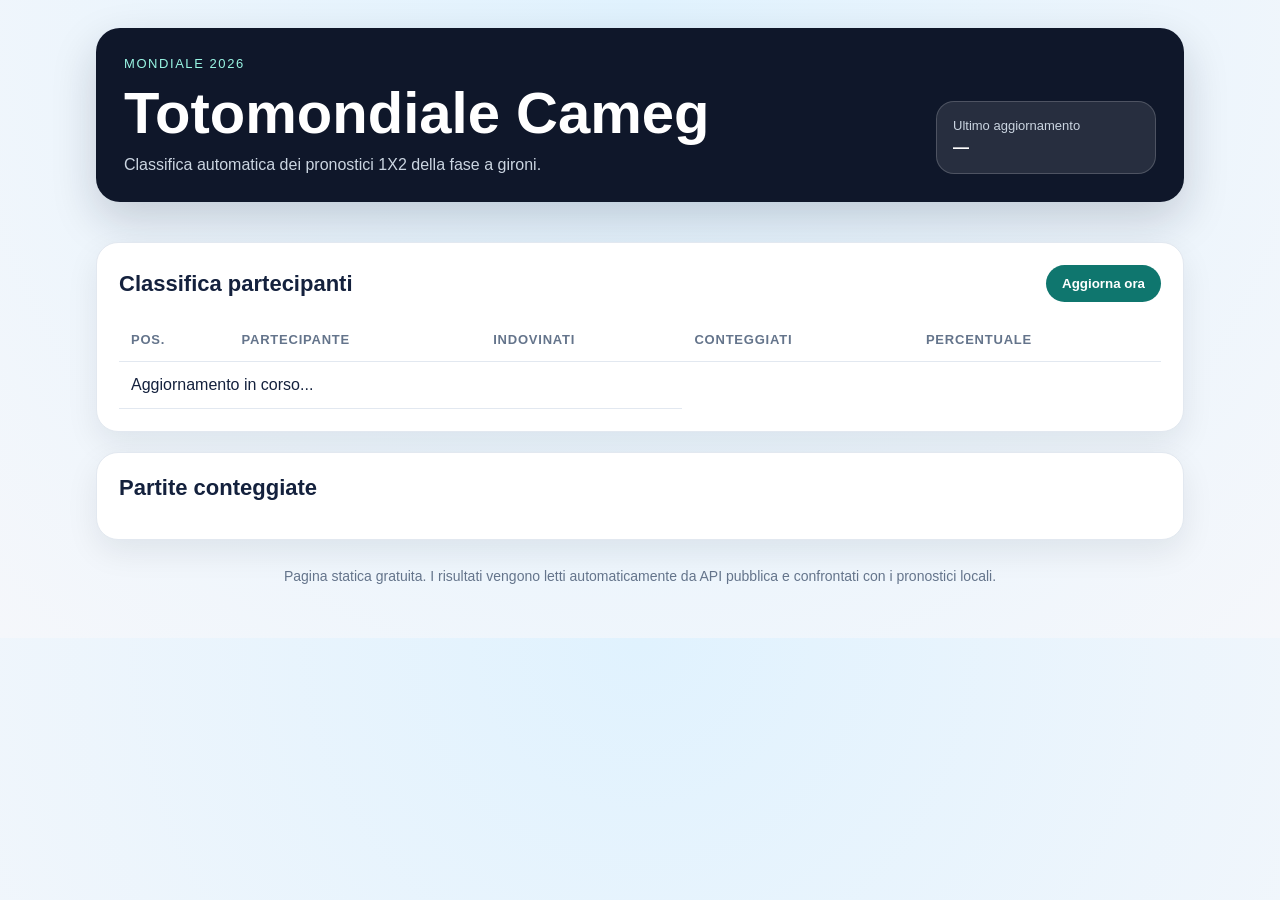
==== index.html @ 4017f5cf "Add files via upload" ====
<!DOCTYPE html>
<html lang="it">
<head>
  <meta charset="UTF-8" />
  <meta name="viewport" content="width=device-width, initial-scale=1.0" />
  <title>Totomondiale Cameg</title>
  <link rel="stylesheet" href="assets/style.css" />
</head>
<body>
  <main class="page">
    <header class="hero">
      <div>
        <p class="eyebrow">Mondiale 2026</p>
        <h1>Totomondiale Cameg</h1>
        <p class="subtitle">Classifica automatica dei pronostici 1X2 della fase a gironi.</p>
      </div>
      <div class="refresh-card">
        <span>Ultimo aggiornamento</span>
        <strong id="updatedAt">—</strong>
      </div>
    </header>

    <section class="summary" id="summary"></section>

    <section class="panel">
      <div class="panel-header">
        <h2>Classifica partecipanti</h2>
        <button id="reloadBtn" type="button">Aggiorna ora</button>
      </div>
      <div class="table-wrap">
        <table>
          <thead>
            <tr>
              <th>Pos.</th>
              <th>Partecipante</th>
              <th>Indovinati</th>
              <th>Conteggiati</th>
              <th>Percentuale</th>
            </tr>
          </thead>
          <tbody id="rankingBody">
            <tr><td colspan="5">Caricamento...</td></tr>
          </tbody>
        </table>
      </div>
    </section>

    <section class="panel secondary">
      <h2>Partite conteggiate</h2>
      <div id="matchesList" class="matches"></div>
    </section>

    <footer>
      <p>Pagina statica gratuita. I risultati vengono letti automaticamente da API pubblica e confrontati con i pronostici locali.</p>
    </footer>
  </main>

  <script src="assets/app.js"></script>
</body>
</html>
---- assets/style.css ----
:root {
  --bg: #f5f7fb;
  --card: #ffffff;
  --text: #14213d;
  --muted: #64748b;
  --line: #e2e8f0;
  --accent: #0f766e;
  --accent-dark: #115e59;
  --gold: #fef3c7;
}

* { box-sizing: border-box; }
body {
  margin: 0;
  font-family: Arial, Helvetica, sans-serif;
  background: radial-gradient(circle at top, #e0f2fe, var(--bg));
  color: var(--text);
}
.page { max-width: 1120px; margin: 0 auto; padding: 28px 16px 40px; }
.hero {
  display: flex; justify-content: space-between; gap: 20px; align-items: flex-end;
  padding: 28px; border-radius: 24px; background: #0f172a; color: white;
  box-shadow: 0 18px 45px rgba(15, 23, 42, .18);
}
.eyebrow { margin: 0 0 8px; color: #99f6e4; text-transform: uppercase; letter-spacing: .12em; font-size: 13px; }
h1 { margin: 0; font-size: clamp(34px, 5vw, 58px); }
.subtitle { margin: 10px 0 0; color: #cbd5e1; }
.refresh-card { background: rgba(255,255,255,.1); border: 1px solid rgba(255,255,255,.18); padding: 16px; border-radius: 18px; min-width: 220px; }
.refresh-card span { display:block; font-size: 13px; color: #cbd5e1; }
.refresh-card strong { display:block; margin-top: 6px; }
.refresh-card small { display:block; margin-top: 8px; color:#cbd5e1; line-height:1.35; }
.summary { display:grid; grid-template-columns: repeat(3, 1fr); gap: 16px; margin: 20px 0; }
.stat, .panel { background: var(--card); border: 1px solid var(--line); border-radius: 22px; box-shadow: 0 12px 32px rgba(15, 23, 42, .08); }
.stat { padding: 18px; }
.stat span { color: var(--muted); font-size: 14px; }
.stat strong { display:block; margin-top: 8px; font-size: 28px; }
.panel { padding: 22px; margin-top: 20px; }
.panel-header { display:flex; justify-content: space-between; align-items:center; gap: 12px; margin-bottom: 16px; }
h2 { margin: 0; font-size: 22px; }
button { border:0; background: var(--accent); color:white; padding: 11px 16px; border-radius: 999px; cursor:pointer; font-weight: 700; }
button:hover { background: var(--accent-dark); }
.table-wrap { overflow-x:auto; }
table { width:100%; border-collapse: collapse; min-width: 520px; }
th, td { padding: 14px 12px; text-align:left; border-bottom: 1px solid var(--line); }
th { color: var(--muted); font-size: 13px; text-transform: uppercase; letter-spacing: .06em; }
tr.leader { background: var(--gold); font-weight: 700; }
.matches { display:grid; gap: 10px; margin-top: 16px; }
.match { display:flex; justify-content:space-between; gap: 12px; padding: 14px; border: 1px solid var(--line); border-radius: 16px; background:#f8fafc; }
.match.live { border-color: #f97316; background: #fff7ed; }
.match small { color: var(--muted); }
footer { color: var(--muted); text-align:center; margin-top: 28px; font-size: 14px; }
.error { color: #991b1b; background: #fee2e2; border: 1px solid #fecaca; padding: 14px; border-radius: 14px; }
@media (max-width: 760px) {
  .hero { align-items: stretch; flex-direction: column; }
  .summary { grid-template-columns: 1fr; }
  .panel-header { align-items: stretch; flex-direction: column; }
  button { width: 100%; }
  .match { flex-direction: column; }
}

.brand-row { display: flex; align-items: center; gap: 20px; }
.logo { width: 112px; height: 112px; object-fit: contain; border-radius: 18px; background: white; padding: 6px; }
.hint { color: var(--muted); font-size: 14px; }
.predictions-overview { display: grid; gap: 18px; margin-top: 16px; }
.participant-card { border: 1px solid var(--line); border-radius: 18px; padding: 18px; background: #f8fafc; }
.participant-card h3 { margin: 0 0 14px; font-size: 22px; color: #0f172a; }
.day-block { margin-top: 14px; }
.day-block h4 { margin: 0 0 8px; color: var(--accent-dark); text-transform: uppercase; letter-spacing: .04em; font-size: 14px; }
.compact table { min-width: 620px; background: white; border-radius: 14px; overflow: hidden; }
.compact th, .compact td { padding: 10px 12px; font-size: 14px; }
.badge { display: inline-block; padding: 5px 9px; border-radius: 999px; font-size: 12px; font-weight: 700; }
.badge.pending { background: #e2e8f0; color: #475569; }
.badge.correct { background: #dcfce7; color: #166534; }
.badge.wrong { background: #fee2e2; color: #991b1b; }
@media (max-width: 760px) {
  .brand-row { align-items: flex-start; flex-direction: column; }
  .logo { width: 96px; height: 96px; }
}

.top-actions { display:flex; gap: 10px; flex-wrap: wrap; margin: 18px 0; }
.nav-btn { display:inline-flex; align-items:center; justify-content:center; padding: 11px 16px; border-radius: 999px; text-decoration:none; font-weight:700; border:1px solid var(--line); background:#fff; color:var(--text); }
.nav-btn.active, .nav-btn:hover { background: var(--accent); color:#fff; border-color: var(--accent); }
.wide { max-width: 1600px; }
.compact-hero { align-items:center; }
.prediction-sheets { display:grid; gap: 26px; margin-top: 18px; }
.sheet-block { border:1px solid var(--line); border-radius:18px; padding:16px; background:#f8fafc; }
.sheet-block h2 { margin-bottom: 12px; }
.excel-wrap { overflow:auto; border:1px solid var(--line); border-radius:14px; background:#fff; max-height: 72vh; -webkit-overflow-scrolling: touch; }
.excel-table { width:max-content; min-width:100%; border-collapse: separate; border-spacing:0; font-size: 12px; }
.excel-table th, .excel-table td { padding: 7px 8px; border-right:1px solid var(--line); border-bottom:1px solid var(--line); text-align:center; white-space:nowrap; }
.excel-table thead th { position: sticky; top:0; z-index:3; background:#0f172a; color:#fff; font-size:12px; letter-spacing:.04em; }
.excel-table .participant-col { position: sticky; left:0; z-index:5; text-align:left; width:150px; min-width:150px; max-width:150px; overflow:hidden; text-overflow:ellipsis; background:#ffffff; color:var(--text); font-weight:700; box-shadow: 6px 0 10px rgba(15,23,42,.08); }
.excel-table thead .participant-col { z-index:4; background:#0f172a; color:#fff; }
.excel-table tbody tr:nth-child(even) .participant-col,
.excel-table tbody tr:nth-child(even) td { background:#f8fafc; }
.excel-table tbody tr:hover .participant-col,
.excel-table tbody tr:hover td { background:#eef6ff; }
.forecast { font-weight:800; min-width:42px; max-width:46px; }
.forecast-1 { color:#166534; }
.forecast-X { color:#92400e; }
.forecast-2 { color:#1d4ed8; }
.match-head { min-width:58px; max-width:64px; font-size:11px; }
code { background:#e2e8f0; padding:2px 5px; border-radius:6px; }


.mobile-note { display:none; }
@media (max-width: 760px) {
  .page { padding: 14px 8px 28px; }
  .wide { max-width: 100%; }
  .hero { padding: 18px; border-radius: 18px; }
  h1 { font-size: clamp(28px, 11vw, 42px); }
  .panel { padding: 14px 10px; border-radius: 18px; }
  .prediction-sheets { gap: 18px; }
  .sheet-block { padding: 10px; border-radius: 14px; }
  .excel-wrap { max-height: none; border-radius: 12px; }
  .excel-table { font-size: 11px; }
  .excel-table th, .excel-table td { padding: 6px 6px; }
  .excel-table .participant-col { width: 104px; min-width: 104px; max-width: 104px; font-size: 10px; }
  .excel-table thead th { font-size: 10px; }
  .match-head { min-width: 48px; max-width: 52px; }
  .forecast { min-width: 36px; max-width: 38px; font-size: 13px; }
  .mobile-note { display:block; margin: 8px 0 0; color: var(--muted); font-size: 12px; }
}
@media (max-width: 420px) {
  .excel-table .participant-col { width: 92px; min-width: 92px; max-width: 92px; }
  .match-head { min-width: 44px; max-width: 48px; }
  .forecast { min-width: 34px; max-width: 36px; }
}

/* v6: riepilogo più compatto e leggibile su smartphone */
.excel-table .participant-col { width: 132px; min-width: 132px; max-width: 132px; }
.match-head { min-width: 50px; max-width: 56px; font-size: 10px; }
.forecast { min-width: 34px; max-width: 38px; }
.excel-table th, .excel-table td { padding: 6px 6px; }
.excel-table thead .participant-col { z-index: 8; }
.excel-table tbody .participant-col { z-index: 6; }
@media (max-width: 760px) {
  .logo { width: 78px; height: 78px; }
  .top-actions { position: sticky; top: 0; z-index: 20; padding: 8px 0; background: rgba(245,247,251,.92); backdrop-filter: blur(6px); }
  .excel-wrap { max-height: 78vh; }
  .excel-table .participant-col { width: 86px; min-width: 86px; max-width: 86px; font-size: 9px; }
  .match-head { min-width: 38px; max-width: 42px; font-size: 9px; }
  .forecast { min-width: 30px; max-width: 32px; font-size: 12px; }
  .excel-table th, .excel-table td { padding: 5px 4px; }
}


/* v7: intestazioni partite più leggibili e compatte nel riepilogo pronostici */
.excel-table thead th.match-head {
  white-space: normal;
  line-height: 1.05;
  vertical-align: middle;
  padding: 5px 3px;
}
.match-head {
  min-width: 42px;
  max-width: 46px;
  width: 46px;
}
.team-code {
  display: block;
  font-size: 9px;
  font-weight: 800;
  letter-spacing: .02em;
}
.vs-sep {
  display: block;
  font-size: 8px;
  line-height: .9;
  opacity: .75;
}
.forecast {
  min-width: 28px;
  max-width: 32px;
  width: 32px;
}
.excel-table th, .excel-table td {
  padding: 5px 4px;
}
@media (max-width: 760px) {
  .excel-table .participant-col {
    width: 92px;
    min-width: 92px;
    max-width: 92px;
    font-size: 9px;
  }
  .match-head {
    min-width: 36px;
    max-width: 38px;
    width: 38px;
  }
  .team-code { font-size: 8px; }
  .vs-sep { font-size: 7px; }
  .forecast {
    min-width: 27px;
    max-width: 29px;
    width: 29px;
    font-size: 12px;
  }
}
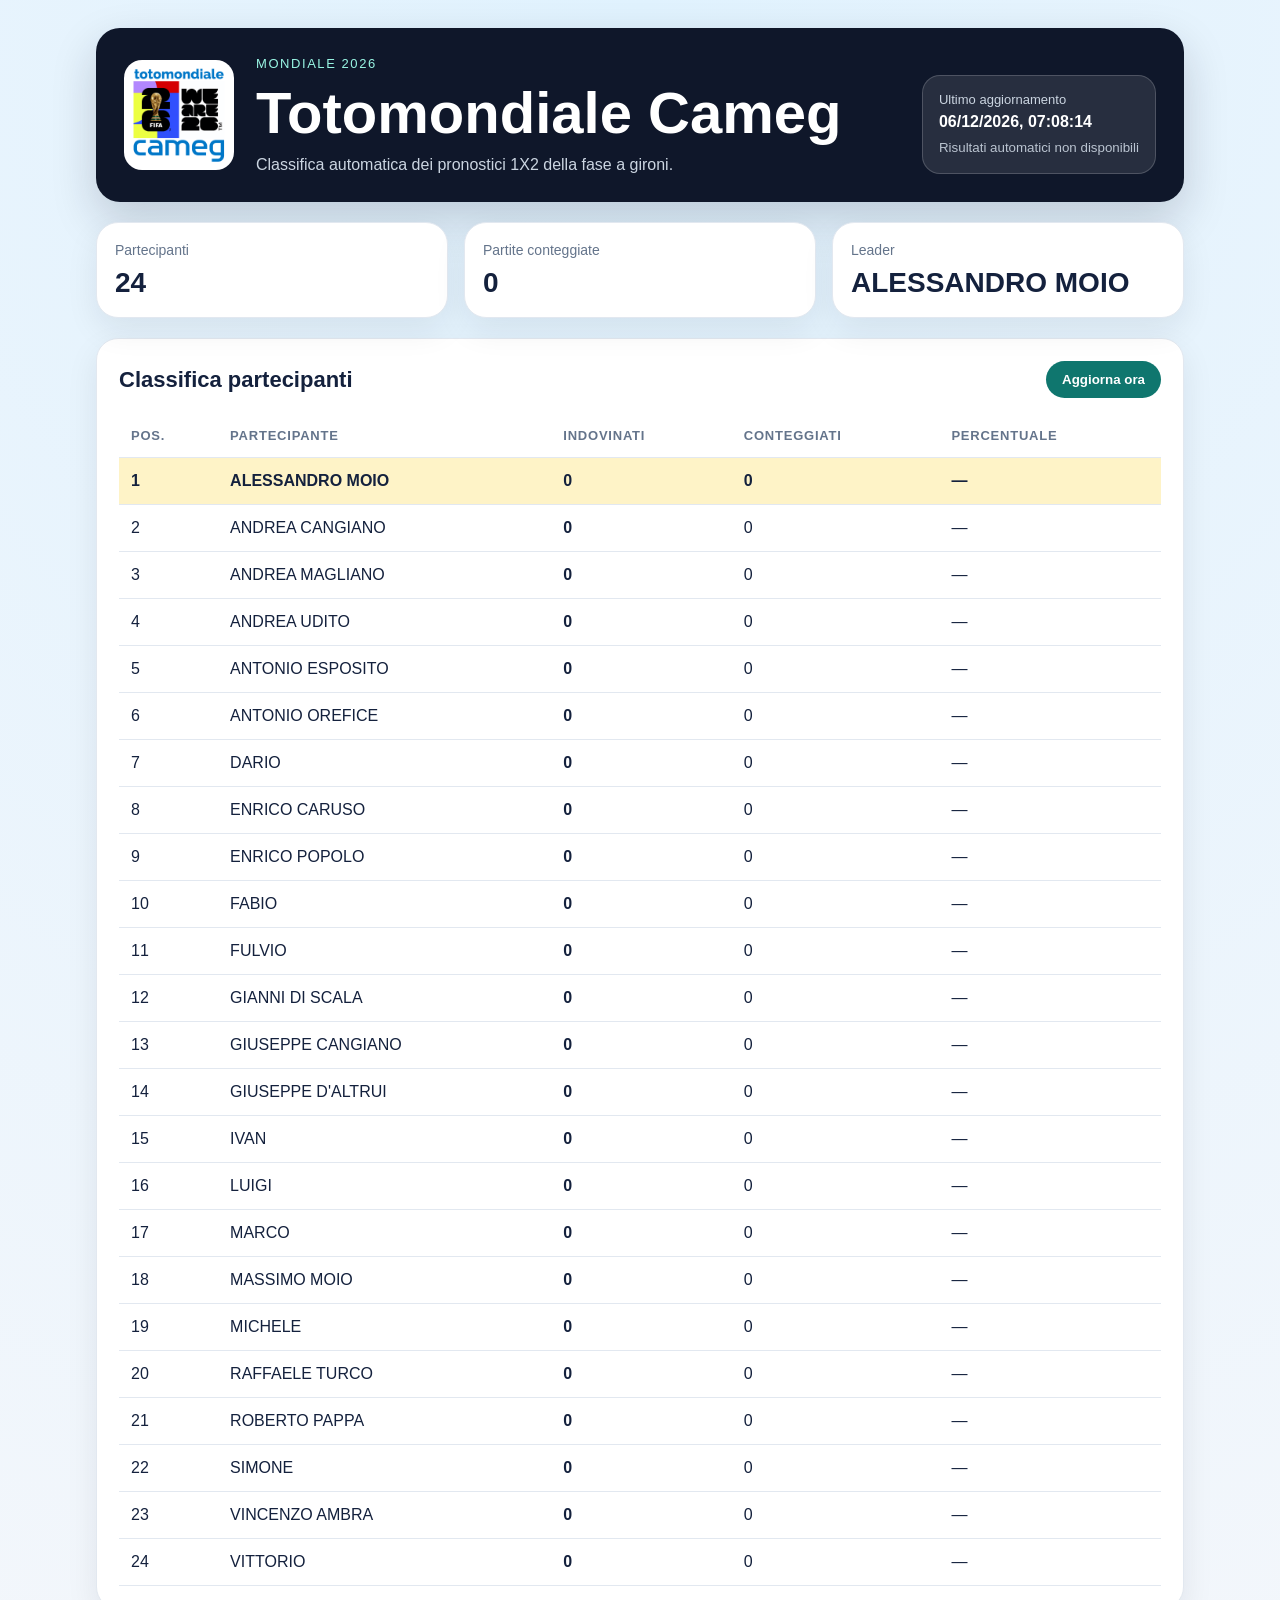
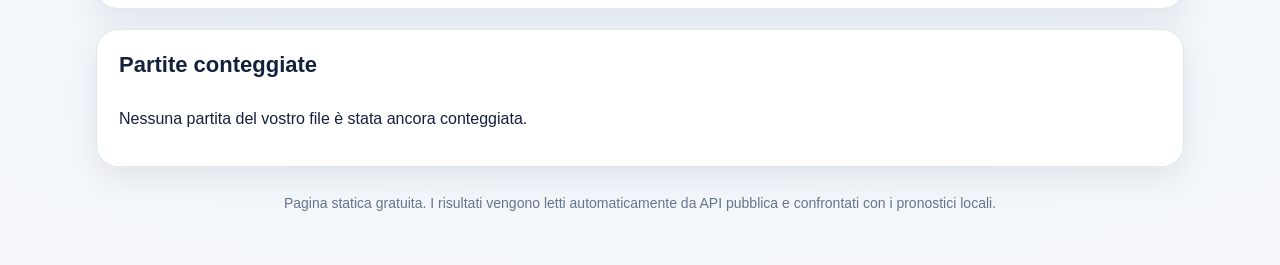
==== commit 3931610e: "Add files via upload" ====
--- a/index.html
+++ b/index.html
@@ -9,14 +9,18 @@
 <body>
   <main class="page">
     <header class="hero">
-      <div>
+      <div class="hero-brand">
+        <img src="assets/logo.png" alt="Totomondiale Cameg" class="hero-logo" />
+        <div>
         <p class="eyebrow">Mondiale 2026</p>
         <h1>Totomondiale Cameg</h1>
         <p class="subtitle">Classifica automatica dei pronostici 1X2 della fase a gironi.</p>
+        </div>
       </div>
       <div class="refresh-card">
         <span>Ultimo aggiornamento</span>
         <strong id="updatedAt">—</strong>
+        <small id="dataStatus">In attesa...</small>
       </div>
     </header>
 
--- a/assets/style.css
+++ b/assets/style.css
@@ -198,3 +198,11 @@
     font-size: 12px;
   }
 }
+
+.hero-brand { display: flex; align-items: center; gap: 22px; }
+.hero-logo { width: 110px; height: 110px; object-fit: contain; border-radius: 18px; background: white; padding: 6px; }
+.refresh-card small { display: block; margin-top: 8px; line-height: 1.35; opacity: .9; }
+@media (max-width: 700px) {
+  .hero-brand { align-items: flex-start; gap: 14px; }
+  .hero-logo { width: 76px; height: 76px; border-radius: 14px; }
+}
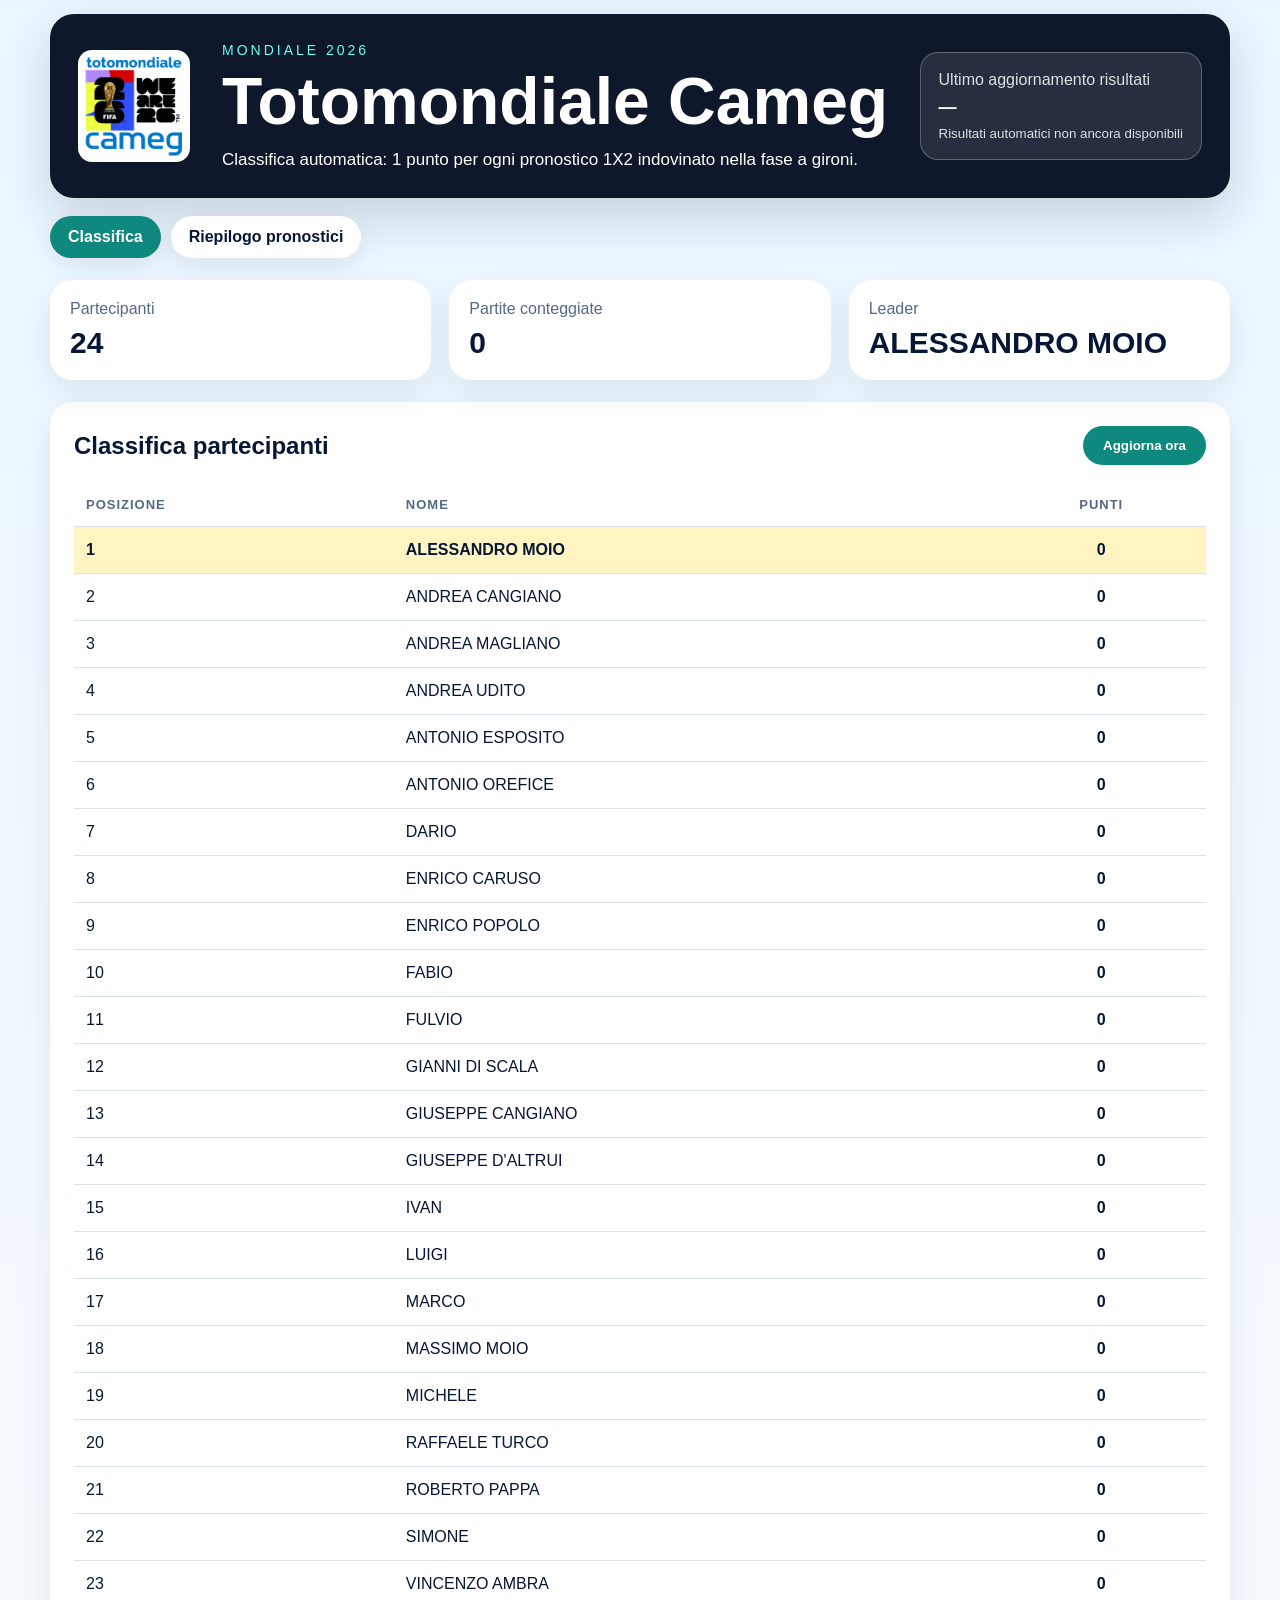
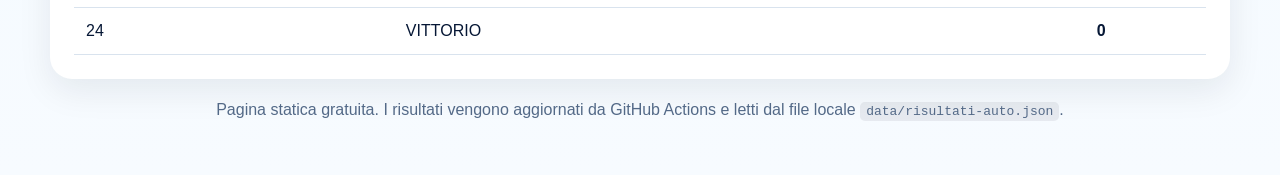
==== commit 1ac6879b: "Add files via upload" ====
--- a/index.html
+++ b/index.html
@@ -9,20 +9,23 @@
 <body>
   <main class="page">
     <header class="hero">
-      <div class="hero-brand">
-        <img src="assets/logo.png" alt="Totomondiale Cameg" class="hero-logo" />
-        <div>
+      <img src="assets/logo.png" alt="Totomondiale Cameg" class="logo" />
+      <div class="hero-text">
         <p class="eyebrow">Mondiale 2026</p>
         <h1>Totomondiale Cameg</h1>
-        <p class="subtitle">Classifica automatica dei pronostici 1X2 della fase a gironi.</p>
-        </div>
+        <p class="subtitle">Classifica automatica: 1 punto per ogni pronostico 1X2 indovinato nella fase a gironi.</p>
       </div>
       <div class="refresh-card">
-        <span>Ultimo aggiornamento</span>
+        <span>Ultimo aggiornamento risultati</span>
         <strong id="updatedAt">—</strong>
-        <small id="dataStatus">In attesa...</small>
+        <small id="resultStatus">Caricamento...</small>
       </div>
     </header>
+
+    <nav class="tabs" aria-label="Navigazione">
+      <a class="tab active" href="index.html">Classifica</a>
+      <a class="tab" href="pronostici.html">Riepilogo pronostici</a>
+    </nav>
 
     <section class="summary" id="summary"></section>
 
@@ -32,30 +35,23 @@
         <button id="reloadBtn" type="button">Aggiorna ora</button>
       </div>
       <div class="table-wrap">
-        <table>
+        <table class="ranking-table">
           <thead>
             <tr>
-              <th>Pos.</th>
-              <th>Partecipante</th>
-              <th>Indovinati</th>
-              <th>Conteggiati</th>
-              <th>Percentuale</th>
+              <th>Posizione</th>
+              <th>Nome</th>
+              <th>Punti</th>
             </tr>
           </thead>
           <tbody id="rankingBody">
-            <tr><td colspan="5">Caricamento...</td></tr>
+            <tr><td colspan="3">Caricamento...</td></tr>
           </tbody>
         </table>
       </div>
     </section>
 
-    <section class="panel secondary">
-      <h2>Partite conteggiate</h2>
-      <div id="matchesList" class="matches"></div>
-    </section>
-
     <footer>
-      <p>Pagina statica gratuita. I risultati vengono letti automaticamente da API pubblica e confrontati con i pronostici locali.</p>
+      <p>Pagina statica gratuita. I risultati vengono aggiornati da GitHub Actions e letti dal file locale <code>data/risultati-auto.json</code>.</p>
     </footer>
   </main>
 
--- a/assets/style.css
+++ b/assets/style.css
@@ -1,208 +1,213 @@
 :root {
-  --bg: #f5f7fb;
-  --card: #ffffff;
-  --text: #14213d;
-  --muted: #64748b;
-  --line: #e2e8f0;
-  --accent: #0f766e;
-  --accent-dark: #115e59;
-  --gold: #fef3c7;
+  --bg: #eaf6ff;
+  --navy: #0f172a;
+  --teal: #0f887d;
+  --border: #d9e3ee;
+  --text: #061735;
+  --muted: #536987;
+  --white: #ffffff;
+  --leader: #fff4c2;
 }
 
 * { box-sizing: border-box; }
+html { scroll-behavior: smooth; }
 body {
   margin: 0;
   font-family: Arial, Helvetica, sans-serif;
-  background: radial-gradient(circle at top, #e0f2fe, var(--bg));
+  background: linear-gradient(180deg, var(--bg), #f7fbff);
   color: var(--text);
 }
-.page { max-width: 1120px; margin: 0 auto; padding: 28px 16px 40px; }
+
+.page {
+  width: min(1180px, calc(100% - 32px));
+  margin: 0 auto;
+  padding: 14px 0 40px;
+}
+
 .hero {
-  display: flex; justify-content: space-between; gap: 20px; align-items: flex-end;
-  padding: 28px; border-radius: 24px; background: #0f172a; color: white;
-  box-shadow: 0 18px 45px rgba(15, 23, 42, .18);
-}
-.eyebrow { margin: 0 0 8px; color: #99f6e4; text-transform: uppercase; letter-spacing: .12em; font-size: 13px; }
-h1 { margin: 0; font-size: clamp(34px, 5vw, 58px); }
-.subtitle { margin: 10px 0 0; color: #cbd5e1; }
-.refresh-card { background: rgba(255,255,255,.1); border: 1px solid rgba(255,255,255,.18); padding: 16px; border-radius: 18px; min-width: 220px; }
-.refresh-card span { display:block; font-size: 13px; color: #cbd5e1; }
-.refresh-card strong { display:block; margin-top: 6px; }
-.refresh-card small { display:block; margin-top: 8px; color:#cbd5e1; line-height:1.35; }
-.summary { display:grid; grid-template-columns: repeat(3, 1fr); gap: 16px; margin: 20px 0; }
-.stat, .panel { background: var(--card); border: 1px solid var(--line); border-radius: 22px; box-shadow: 0 12px 32px rgba(15, 23, 42, .08); }
-.stat { padding: 18px; }
-.stat span { color: var(--muted); font-size: 14px; }
-.stat strong { display:block; margin-top: 8px; font-size: 28px; }
-.panel { padding: 22px; margin-top: 20px; }
-.panel-header { display:flex; justify-content: space-between; align-items:center; gap: 12px; margin-bottom: 16px; }
-h2 { margin: 0; font-size: 22px; }
-button { border:0; background: var(--accent); color:white; padding: 11px 16px; border-radius: 999px; cursor:pointer; font-weight: 700; }
-button:hover { background: var(--accent-dark); }
-.table-wrap { overflow-x:auto; }
-table { width:100%; border-collapse: collapse; min-width: 520px; }
-th, td { padding: 14px 12px; text-align:left; border-bottom: 1px solid var(--line); }
-th { color: var(--muted); font-size: 13px; text-transform: uppercase; letter-spacing: .06em; }
-tr.leader { background: var(--gold); font-weight: 700; }
-.matches { display:grid; gap: 10px; margin-top: 16px; }
-.match { display:flex; justify-content:space-between; gap: 12px; padding: 14px; border: 1px solid var(--line); border-radius: 16px; background:#f8fafc; }
-.match.live { border-color: #f97316; background: #fff7ed; }
-.match small { color: var(--muted); }
-footer { color: var(--muted); text-align:center; margin-top: 28px; font-size: 14px; }
-.error { color: #991b1b; background: #fee2e2; border: 1px solid #fecaca; padding: 14px; border-radius: 14px; }
-@media (max-width: 760px) {
-  .hero { align-items: stretch; flex-direction: column; }
-  .summary { grid-template-columns: 1fr; }
-  .panel-header { align-items: stretch; flex-direction: column; }
-  button { width: 100%; }
-  .match { flex-direction: column; }
-}
-
-.brand-row { display: flex; align-items: center; gap: 20px; }
-.logo { width: 112px; height: 112px; object-fit: contain; border-radius: 18px; background: white; padding: 6px; }
-.hint { color: var(--muted); font-size: 14px; }
-.predictions-overview { display: grid; gap: 18px; margin-top: 16px; }
-.participant-card { border: 1px solid var(--line); border-radius: 18px; padding: 18px; background: #f8fafc; }
-.participant-card h3 { margin: 0 0 14px; font-size: 22px; color: #0f172a; }
-.day-block { margin-top: 14px; }
-.day-block h4 { margin: 0 0 8px; color: var(--accent-dark); text-transform: uppercase; letter-spacing: .04em; font-size: 14px; }
-.compact table { min-width: 620px; background: white; border-radius: 14px; overflow: hidden; }
-.compact th, .compact td { padding: 10px 12px; font-size: 14px; }
-.badge { display: inline-block; padding: 5px 9px; border-radius: 999px; font-size: 12px; font-weight: 700; }
-.badge.pending { background: #e2e8f0; color: #475569; }
-.badge.correct { background: #dcfce7; color: #166534; }
-.badge.wrong { background: #fee2e2; color: #991b1b; }
-@media (max-width: 760px) {
-  .brand-row { align-items: flex-start; flex-direction: column; }
-  .logo { width: 96px; height: 96px; }
-}
-
-.top-actions { display:flex; gap: 10px; flex-wrap: wrap; margin: 18px 0; }
-.nav-btn { display:inline-flex; align-items:center; justify-content:center; padding: 11px 16px; border-radius: 999px; text-decoration:none; font-weight:700; border:1px solid var(--line); background:#fff; color:var(--text); }
-.nav-btn.active, .nav-btn:hover { background: var(--accent); color:#fff; border-color: var(--accent); }
-.wide { max-width: 1600px; }
-.compact-hero { align-items:center; }
-.prediction-sheets { display:grid; gap: 26px; margin-top: 18px; }
-.sheet-block { border:1px solid var(--line); border-radius:18px; padding:16px; background:#f8fafc; }
+  display: grid;
+  grid-template-columns: 120px 1fr auto;
+  gap: 24px;
+  align-items: center;
+  background: var(--navy);
+  color: white;
+  border-radius: 24px;
+  padding: 28px;
+  box-shadow: 0 20px 50px rgba(15, 23, 42, 0.16);
+}
+
+.compact-hero { grid-template-columns: 100px 1fr; }
+.logo {
+  width: 112px;
+  height: 112px;
+  object-fit: contain;
+  background: white;
+  border-radius: 14px;
+  padding: 4px;
+}
+.compact-hero .logo { width: 92px; height: 92px; }
+.eyebrow {
+  margin: 0 0 10px;
+  text-transform: uppercase;
+  letter-spacing: 3px;
+  color: #67fff4;
+  font-size: 14px;
+}
+h1 { margin: 0; font-size: clamp(38px, 6vw, 66px); line-height: 1; }
+.subtitle { margin: 16px 0 0; font-size: 17px; }
+.refresh-card {
+  min-width: 230px;
+  padding: 18px;
+  border: 1px solid rgba(255,255,255,.25);
+  border-radius: 18px;
+  background: rgba(255,255,255,.10);
+}
+.refresh-card span, .refresh-card small { display: block; color: rgba(255,255,255,.85); }
+.refresh-card strong { display: block; margin: 8px 0; font-size: 18px; }
+
+.tabs {
+  display: flex;
+  flex-wrap: wrap;
+  gap: 10px;
+  margin: 18px 0 22px;
+}
+.tab {
+  display: inline-flex;
+  align-items: center;
+  min-height: 42px;
+  padding: 0 18px;
+  border-radius: 999px;
+  background: white;
+  color: var(--text);
+  text-decoration: none;
+  font-weight: 700;
+  box-shadow: 0 8px 24px rgba(15,23,42,.08);
+}
+.tab.active { background: var(--teal); color: white; }
+
+.summary {
+  display: grid;
+  grid-template-columns: repeat(3, 1fr);
+  gap: 18px;
+  margin-bottom: 22px;
+}
+.stat, .panel {
+  background: var(--white);
+  border-radius: 22px;
+  box-shadow: 0 12px 34px rgba(15, 23, 42, 0.08);
+}
+.stat { padding: 20px; }
+.stat span { display: block; color: var(--muted); margin-bottom: 8px; }
+.stat strong { font-size: 30px; }
+.panel { padding: 24px; margin-bottom: 22px; }
+.panel-header {
+  display: flex;
+  justify-content: space-between;
+  gap: 12px;
+  align-items: center;
+  margin-bottom: 18px;
+}
+h2 { margin: 0; font-size: 24px; }
+button {
+  border: 0;
+  border-radius: 999px;
+  padding: 12px 20px;
+  background: var(--teal);
+  color: white;
+  font-weight: 700;
+  cursor: pointer;
+}
+.table-wrap { overflow-x: auto; }
+table { width: 100%; border-collapse: collapse; }
+th, td { padding: 14px 12px; border-bottom: 1px solid var(--border); text-align: left; }
+th { color: var(--muted); text-transform: uppercase; letter-spacing: 1px; font-size: 13px; }
+.ranking-table td:nth-child(3), .ranking-table th:nth-child(3) { text-align: center; }
+tr.leader { background: var(--leader); font-weight: 700; }
+footer { text-align: center; color: var(--muted); }
+code { background: rgba(15,23,42,.07); padding: 2px 6px; border-radius: 5px; }
+.error { padding: 14px; background: #ffe4e6; border: 1px solid #fda4af; border-radius: 12px; }
+.hint { color: var(--muted); margin: 0 0 16px; }
+
+.sheet-block { margin-top: 28px; }
 .sheet-block h2 { margin-bottom: 12px; }
-.excel-wrap { overflow:auto; border:1px solid var(--line); border-radius:14px; background:#fff; max-height: 72vh; -webkit-overflow-scrolling: touch; }
-.excel-table { width:max-content; min-width:100%; border-collapse: separate; border-spacing:0; font-size: 12px; }
-.excel-table th, .excel-table td { padding: 7px 8px; border-right:1px solid var(--line); border-bottom:1px solid var(--line); text-align:center; white-space:nowrap; }
-.excel-table thead th { position: sticky; top:0; z-index:3; background:#0f172a; color:#fff; font-size:12px; letter-spacing:.04em; }
-.excel-table .participant-col { position: sticky; left:0; z-index:5; text-align:left; width:150px; min-width:150px; max-width:150px; overflow:hidden; text-overflow:ellipsis; background:#ffffff; color:var(--text); font-weight:700; box-shadow: 6px 0 10px rgba(15,23,42,.08); }
-.excel-table thead .participant-col { z-index:4; background:#0f172a; color:#fff; }
-.excel-table tbody tr:nth-child(even) .participant-col,
-.excel-table tbody tr:nth-child(even) td { background:#f8fafc; }
-.excel-table tbody tr:hover .participant-col,
-.excel-table tbody tr:hover td { background:#eef6ff; }
-.forecast { font-weight:800; min-width:42px; max-width:46px; }
-.forecast-1 { color:#166534; }
-.forecast-X { color:#92400e; }
-.forecast-2 { color:#1d4ed8; }
-.match-head { min-width:58px; max-width:64px; font-size:11px; }
-code { background:#e2e8f0; padding:2px 5px; border-radius:6px; }
-
-
-.mobile-note { display:none; }
-@media (max-width: 760px) {
-  .page { padding: 14px 8px 28px; }
-  .wide { max-width: 100%; }
-  .hero { padding: 18px; border-radius: 18px; }
-  h1 { font-size: clamp(28px, 11vw, 42px); }
-  .panel { padding: 14px 10px; border-radius: 18px; }
-  .prediction-sheets { gap: 18px; }
-  .sheet-block { padding: 10px; border-radius: 14px; }
-  .excel-wrap { max-height: none; border-radius: 12px; }
-  .excel-table { font-size: 11px; }
-  .excel-table th, .excel-table td { padding: 6px 6px; }
-  .excel-table .participant-col { width: 104px; min-width: 104px; max-width: 104px; font-size: 10px; }
-  .excel-table thead th { font-size: 10px; }
-  .match-head { min-width: 48px; max-width: 52px; }
-  .forecast { min-width: 36px; max-width: 38px; font-size: 13px; }
-  .mobile-note { display:block; margin: 8px 0 0; color: var(--muted); font-size: 12px; }
-}
-@media (max-width: 420px) {
-  .excel-table .participant-col { width: 92px; min-width: 92px; max-width: 92px; }
-  .match-head { min-width: 44px; max-width: 48px; }
-  .forecast { min-width: 34px; max-width: 36px; }
-}
-
-/* v6: riepilogo più compatto e leggibile su smartphone */
-.excel-table .participant-col { width: 132px; min-width: 132px; max-width: 132px; }
-.match-head { min-width: 50px; max-width: 56px; font-size: 10px; }
-.forecast { min-width: 34px; max-width: 38px; }
-.excel-table th, .excel-table td { padding: 6px 6px; }
-.excel-table thead .participant-col { z-index: 8; }
-.excel-table tbody .participant-col { z-index: 6; }
-@media (max-width: 760px) {
-  .logo { width: 78px; height: 78px; }
-  .top-actions { position: sticky; top: 0; z-index: 20; padding: 8px 0; background: rgba(245,247,251,.92); backdrop-filter: blur(6px); }
-  .excel-wrap { max-height: 78vh; }
-  .excel-table .participant-col { width: 86px; min-width: 86px; max-width: 86px; font-size: 9px; }
-  .match-head { min-width: 38px; max-width: 42px; font-size: 9px; }
-  .forecast { min-width: 30px; max-width: 32px; font-size: 12px; }
-  .excel-table th, .excel-table td { padding: 5px 4px; }
-}
-
-
-/* v7: intestazioni partite più leggibili e compatte nel riepilogo pronostici */
-.excel-table thead th.match-head {
-  white-space: normal;
+.excel-wrap {
+  width: 100%;
+  overflow: auto;
+  border: 1px solid var(--border);
+  border-radius: 16px;
+  max-height: 72vh;
+  background: white;
+}
+.excel-table {
+  border-collapse: separate;
+  border-spacing: 0;
+  width: max-content;
+  min-width: 100%;
+  font-size: 13px;
+}
+.excel-table th, .excel-table td {
+  border-right: 1px solid var(--border);
+  border-bottom: 1px solid var(--border);
+  padding: 7px 8px;
+  text-align: center;
+  white-space: nowrap;
+}
+.excel-table thead th {
+  position: sticky;
+  top: 0;
+  z-index: 3;
+  background: #f4f8fc;
+}
+.participant-col {
+  position: sticky;
+  left: 0;
+  z-index: 4;
+  background: #ffffff !important;
+  text-align: left !important;
+  min-width: 150px;
+  max-width: 150px;
+  font-size: 12px;
+}
+.excel-table thead .participant-col { z-index: 5; background: #f4f8fc !important; }
+.match-head {
+  min-width: 44px;
+  max-width: 44px;
+  padding: 6px 3px !important;
   line-height: 1.05;
   vertical-align: middle;
-  padding: 5px 3px;
-}
-.match-head {
-  min-width: 42px;
-  max-width: 46px;
-  width: 46px;
-}
-.team-code {
-  display: block;
-  font-size: 9px;
+}
+.team-code { display: block; font-size: 10px; font-weight: 800; letter-spacing: .2px; }
+.vs-sep { display: block; font-size: 10px; line-height: .9; color: var(--muted); }
+.forecast {
+  width: 44px;
+  min-width: 44px;
+  max-width: 44px;
+  font-size: 14px;
   font-weight: 800;
-  letter-spacing: .02em;
-}
-.vs-sep {
-  display: block;
-  font-size: 8px;
-  line-height: .9;
-  opacity: .75;
-}
-.forecast {
-  min-width: 28px;
-  max-width: 32px;
-  width: 32px;
-}
-.excel-table th, .excel-table td {
-  padding: 5px 4px;
-}
+}
+.forecast-1 { background: #ecfdf5; }
+.forecast-X { background: #eff6ff; }
+.forecast-2 { background: #fff7ed; }
+
 @media (max-width: 760px) {
-  .excel-table .participant-col {
-    width: 92px;
-    min-width: 92px;
-    max-width: 92px;
-    font-size: 9px;
+  .page { width: min(100% - 18px, 1180px); padding-top: 8px; }
+  .hero, .compact-hero {
+    grid-template-columns: 78px 1fr;
+    gap: 14px;
+    padding: 18px;
+    border-radius: 18px;
   }
-  .match-head {
-    min-width: 36px;
-    max-width: 38px;
-    width: 38px;
-  }
-  .team-code { font-size: 8px; }
-  .vs-sep { font-size: 7px; }
-  .forecast {
-    min-width: 27px;
-    max-width: 29px;
-    width: 29px;
-    font-size: 12px;
-  }
-}
-
-.hero-brand { display: flex; align-items: center; gap: 22px; }
-.hero-logo { width: 110px; height: 110px; object-fit: contain; border-radius: 18px; background: white; padding: 6px; }
-.refresh-card small { display: block; margin-top: 8px; line-height: 1.35; opacity: .9; }
-@media (max-width: 700px) {
-  .hero-brand { align-items: flex-start; gap: 14px; }
-  .hero-logo { width: 76px; height: 76px; border-radius: 14px; }
-}
+  .logo, .compact-hero .logo { width: 76px; height: 76px; }
+  .refresh-card { grid-column: 1 / -1; min-width: 0; padding: 14px; }
+  .subtitle { font-size: 14px; }
+  .summary { grid-template-columns: 1fr; gap: 12px; }
+  .stat strong { font-size: 26px; }
+  .panel { padding: 16px; border-radius: 18px; }
+  .panel-header { align-items: flex-start; }
+  button { padding: 10px 14px; }
+  th, td { padding: 12px 8px; }
+  .participant-col { min-width: 118px; max-width: 118px; font-size: 11px; }
+  .match-head, .forecast { min-width: 38px; max-width: 38px; width: 38px; }
+  .team-code, .vs-sep { font-size: 9px; }
+  .forecast { font-size: 13px; }
+}
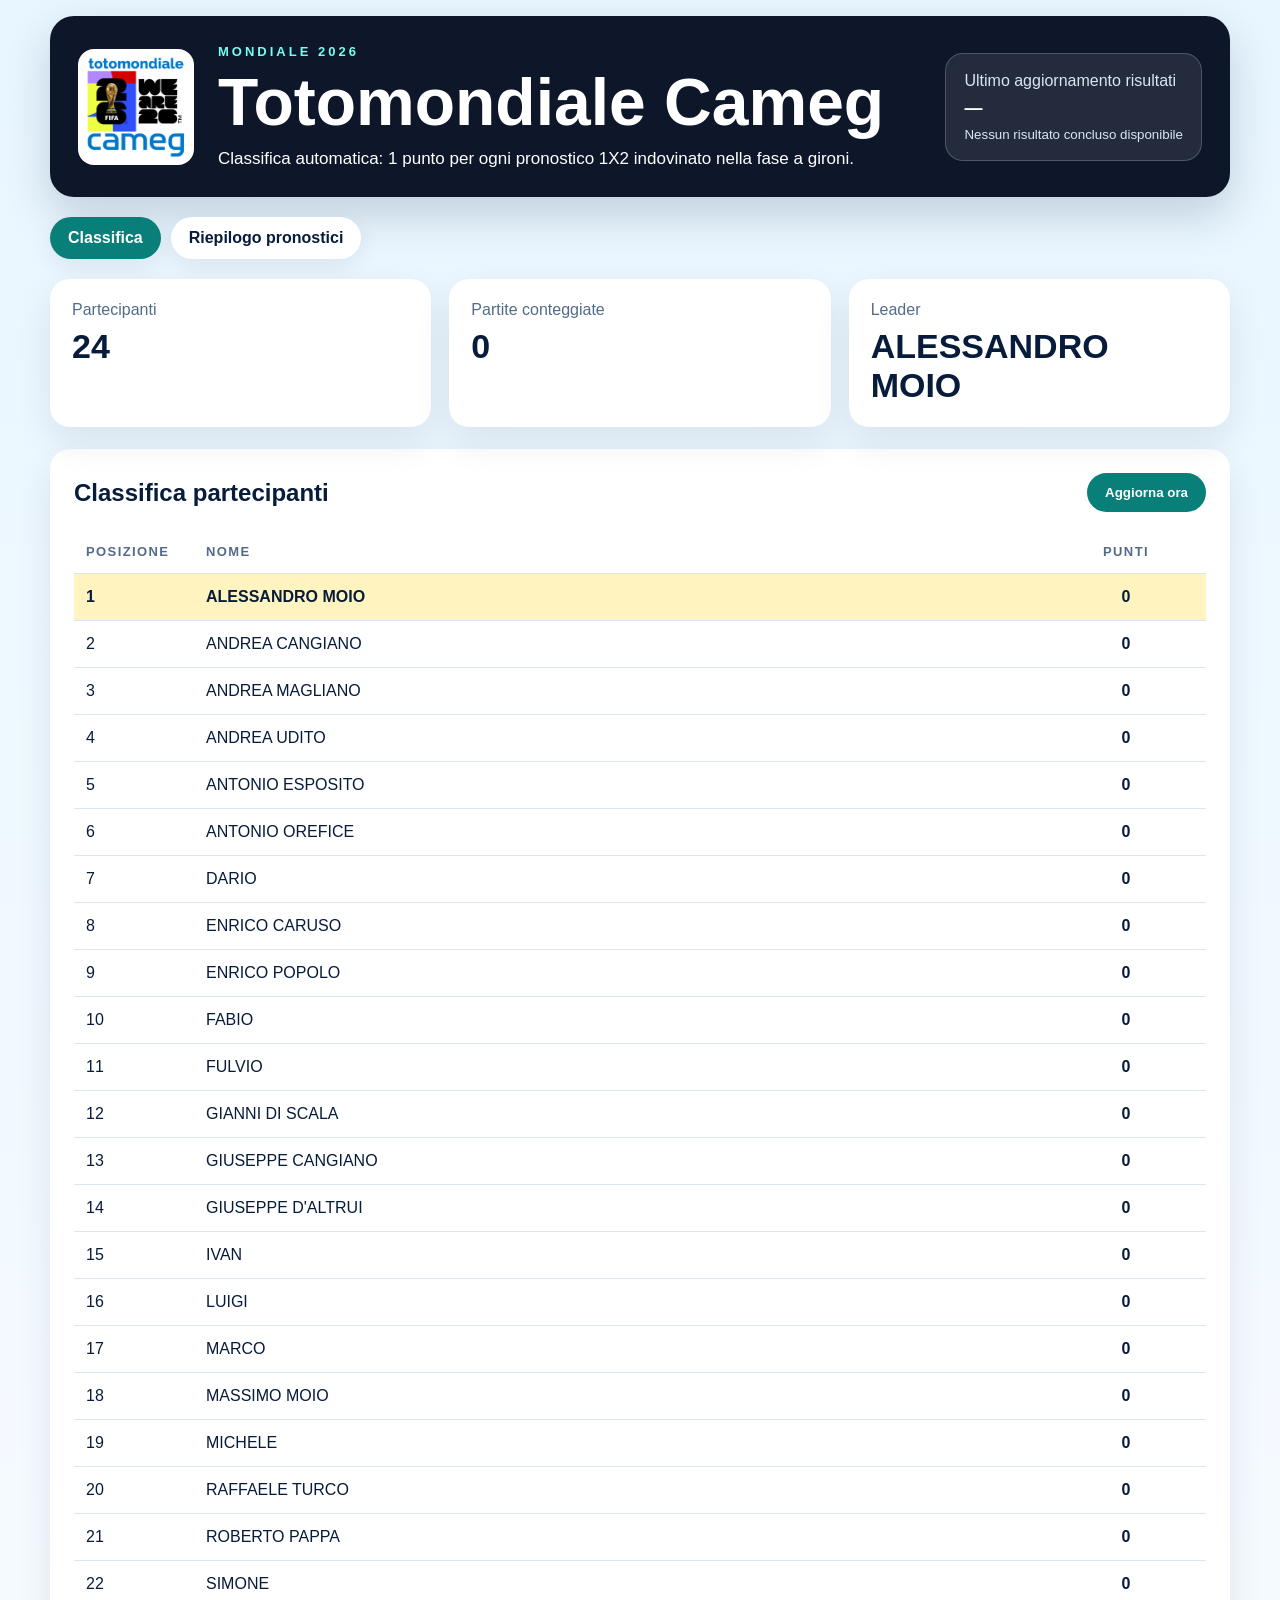
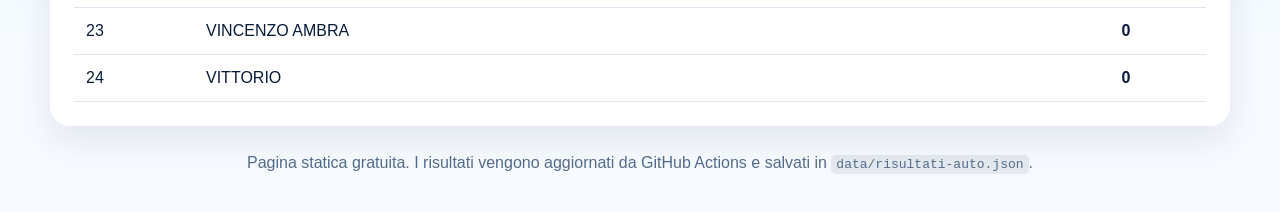
==== commit b7b0dafe: "Add files via upload" ====
--- a/index.html
+++ b/index.html
@@ -9,7 +9,7 @@
 <body>
   <main class="page">
     <header class="hero">
-      <img src="assets/logo.png" alt="Totomondiale Cameg" class="logo" />
+      <img class="logo" src="assets/logo.png" alt="Totomondiale Cameg" />
       <div class="hero-text">
         <p class="eyebrow">Mondiale 2026</p>
         <h1>Totomondiale Cameg</h1>
@@ -18,16 +18,20 @@
       <div class="refresh-card">
         <span>Ultimo aggiornamento risultati</span>
         <strong id="updatedAt">—</strong>
-        <small id="resultStatus">Caricamento...</small>
+        <small id="statusText">Caricamento...</small>
       </div>
     </header>
 
-    <nav class="tabs" aria-label="Navigazione">
+    <nav class="tabs" aria-label="Navigazione sito">
       <a class="tab active" href="index.html">Classifica</a>
       <a class="tab" href="pronostici.html">Riepilogo pronostici</a>
     </nav>
 
-    <section class="summary" id="summary"></section>
+    <section class="summary" id="summary">
+      <article class="stat"><span>Partecipanti</span><strong>—</strong></article>
+      <article class="stat"><span>Partite conteggiate</span><strong>—</strong></article>
+      <article class="stat"><span>Leader</span><strong>—</strong></article>
+    </section>
 
     <section class="panel">
       <div class="panel-header">
@@ -51,7 +55,7 @@
     </section>
 
     <footer>
-      <p>Pagina statica gratuita. I risultati vengono aggiornati da GitHub Actions e letti dal file locale <code>data/risultati-auto.json</code>.</p>
+      <p>Pagina statica gratuita. I risultati vengono aggiornati da GitHub Actions e salvati in <code>data/risultati-auto.json</code>.</p>
     </footer>
   </main>
 
--- a/assets/style.css
+++ b/assets/style.css
@@ -1,89 +1,86 @@
 :root {
   --bg: #eaf6ff;
-  --navy: #0f172a;
-  --teal: #0f887d;
-  --border: #d9e3ee;
-  --text: #061735;
-  --muted: #536987;
-  --white: #ffffff;
-  --leader: #fff4c2;
+  --panel: #ffffff;
+  --ink: #071b3a;
+  --muted: #536b8a;
+  --primary: #087f78;
+  --line: #dce6f1;
+  --hero: #0e172a;
+  --leader: #fff4bf;
 }
 
 * { box-sizing: border-box; }
-html { scroll-behavior: smooth; }
+
 body {
   margin: 0;
   font-family: Arial, Helvetica, sans-serif;
-  background: linear-gradient(180deg, var(--bg), #f7fbff);
-  color: var(--text);
+  background: linear-gradient(180deg, #e8f6ff 0%, #f7fbff 100%);
+  color: var(--ink);
 }
 
 .page {
   width: min(1180px, calc(100% - 32px));
-  margin: 0 auto;
-  padding: 14px 0 40px;
+  margin: 16px auto 40px;
 }
 
 .hero {
   display: grid;
-  grid-template-columns: 120px 1fr auto;
+  grid-template-columns: auto 1fr auto;
   gap: 24px;
   align-items: center;
-  background: var(--navy);
-  color: white;
+  background: var(--hero);
+  color: #fff;
   border-radius: 24px;
   padding: 28px;
-  box-shadow: 0 20px 50px rgba(15, 23, 42, 0.16);
+  box-shadow: 0 18px 45px rgba(7, 27, 58, .18);
 }
 
-.compact-hero { grid-template-columns: 100px 1fr; }
+.hero.compact { margin-bottom: 18px; }
 .logo {
-  width: 112px;
-  height: 112px;
+  width: 116px;
+  height: 116px;
   object-fit: contain;
-  background: white;
-  border-radius: 14px;
-  padding: 4px;
+  background: #fff;
+  border-radius: 16px;
+  padding: 6px;
 }
-.compact-hero .logo { width: 92px; height: 92px; }
+
 .eyebrow {
   margin: 0 0 10px;
+  color: #72fff1;
   text-transform: uppercase;
   letter-spacing: 3px;
-  color: #67fff4;
-  font-size: 14px;
+  font-size: 13px;
+  font-weight: 700;
 }
+
 h1 { margin: 0; font-size: clamp(38px, 6vw, 66px); line-height: 1; }
-.subtitle { margin: 16px 0 0; font-size: 17px; }
+.subtitle { margin: 14px 0 0; font-size: 17px; }
+
 .refresh-card {
-  min-width: 230px;
+  min-width: 235px;
   padding: 18px;
-  border: 1px solid rgba(255,255,255,.25);
   border-radius: 18px;
-  background: rgba(255,255,255,.10);
+  background: rgba(255,255,255,.09);
+  border: 1px solid rgba(255,255,255,.2);
 }
-.refresh-card span, .refresh-card small { display: block; color: rgba(255,255,255,.85); }
+.refresh-card span, .refresh-card small { display: block; color: #dce6f1; }
 .refresh-card strong { display: block; margin: 8px 0; font-size: 18px; }
 
-.tabs {
-  display: flex;
-  flex-wrap: wrap;
-  gap: 10px;
-  margin: 18px 0 22px;
-}
+.tabs { display: flex; gap: 10px; margin: 20px 0; flex-wrap: wrap; }
 .tab {
   display: inline-flex;
   align-items: center;
   min-height: 42px;
-  padding: 0 18px;
+  padding: 10px 18px;
   border-radius: 999px;
-  background: white;
-  color: var(--text);
+  background: #fff;
+  color: var(--ink);
   text-decoration: none;
   font-weight: 700;
-  box-shadow: 0 8px 24px rgba(15,23,42,.08);
+  box-shadow: 0 8px 22px rgba(7, 27, 58, .08);
 }
-.tab.active { background: var(--teal); color: white; }
+.tab.active { background: var(--primary); color: #fff; }
 
 .summary {
   display: grid;
@@ -92,122 +89,108 @@
   margin-bottom: 22px;
 }
 .stat, .panel {
-  background: var(--white);
-  border-radius: 22px;
-  box-shadow: 0 12px 34px rgba(15, 23, 42, 0.08);
+  background: var(--panel);
+  border-radius: 20px;
+  box-shadow: 0 14px 36px rgba(7, 27, 58, .09);
 }
-.stat { padding: 20px; }
+.stat { padding: 22px; }
 .stat span { display: block; color: var(--muted); margin-bottom: 8px; }
-.stat strong { font-size: 30px; }
+.stat strong { font-size: clamp(24px, 3vw, 34px); }
+
 .panel { padding: 24px; margin-bottom: 22px; }
 .panel-header {
   display: flex;
   justify-content: space-between;
-  gap: 12px;
+  gap: 16px;
   align-items: center;
   margin-bottom: 18px;
 }
 h2 { margin: 0; font-size: 24px; }
 button {
   border: 0;
+  background: var(--primary);
+  color: #fff;
   border-radius: 999px;
-  padding: 12px 20px;
-  background: var(--teal);
-  color: white;
+  padding: 12px 18px;
   font-weight: 700;
   cursor: pointer;
 }
-.table-wrap { overflow-x: auto; }
+
+.table-wrap, .excel-wrap { overflow: auto; -webkit-overflow-scrolling: touch; }
 table { width: 100%; border-collapse: collapse; }
-th, td { padding: 14px 12px; border-bottom: 1px solid var(--border); text-align: left; }
-th { color: var(--muted); text-transform: uppercase; letter-spacing: 1px; font-size: 13px; }
-.ranking-table td:nth-child(3), .ranking-table th:nth-child(3) { text-align: center; }
+th, td { border-bottom: 1px solid var(--line); padding: 14px 12px; text-align: left; }
+th { color: var(--muted); text-transform: uppercase; letter-spacing: 1.4px; font-size: 13px; }
+.ranking-table td:nth-child(1), .ranking-table th:nth-child(1) { width: 120px; }
+.ranking-table td:nth-child(3), .ranking-table th:nth-child(3) { width: 160px; text-align: center; }
 tr.leader { background: var(--leader); font-weight: 700; }
-footer { text-align: center; color: var(--muted); }
-code { background: rgba(15,23,42,.07); padding: 2px 6px; border-radius: 5px; }
-.error { padding: 14px; background: #ffe4e6; border: 1px solid #fda4af; border-radius: 12px; }
-.hint { color: var(--muted); margin: 0 0 16px; }
+.error { padding: 14px; background: #ffe4e6; border: 1px solid #fecdd3; border-radius: 12px; color: #9f1239; }
+footer { text-align: center; color: var(--muted); margin-top: 28px; }
+code { background: rgba(7,27,58,.08); padding: 2px 5px; border-radius: 5px; }
 
-.sheet-block { margin-top: 28px; }
+.sheet-block { margin-bottom: 28px; }
 .sheet-block h2 { margin-bottom: 12px; }
 .excel-wrap {
-  width: 100%;
-  overflow: auto;
-  border: 1px solid var(--border);
-  border-radius: 16px;
-  max-height: 72vh;
-  background: white;
+  border: 1px solid var(--line);
+  border-radius: 14px;
+  max-width: 100%;
+  background: #fff;
 }
 .excel-table {
-  border-collapse: separate;
-  border-spacing: 0;
   width: max-content;
   min-width: 100%;
   font-size: 13px;
 }
 .excel-table th, .excel-table td {
-  border-right: 1px solid var(--border);
-  border-bottom: 1px solid var(--border);
-  padding: 7px 8px;
+  padding: 8px 7px;
   text-align: center;
+  min-width: 44px;
   white-space: nowrap;
 }
 .excel-table thead th {
   position: sticky;
   top: 0;
-  z-index: 3;
-  background: #f4f8fc;
+  z-index: 2;
+  background: #f8fbff;
 }
 .participant-col {
   position: sticky;
   left: 0;
-  z-index: 4;
-  background: #ffffff !important;
+  z-index: 3;
+  min-width: 150px !important;
+  max-width: 150px;
   text-align: left !important;
-  min-width: 150px;
-  max-width: 150px;
-  font-size: 12px;
+  background: #fff;
+  box-shadow: 1px 0 0 var(--line);
 }
-.excel-table thead .participant-col { z-index: 5; background: #f4f8fc !important; }
+thead .participant-col { background: #f8fbff; z-index: 4; }
 .match-head {
-  min-width: 44px;
-  max-width: 44px;
-  padding: 6px 3px !important;
+  min-width: 42px !important;
+  width: 42px;
+  max-width: 42px;
+  font-size: 10px;
   line-height: 1.05;
+  white-space: normal !important;
   vertical-align: middle;
 }
-.team-code { display: block; font-size: 10px; font-weight: 800; letter-spacing: .2px; }
-.vs-sep { display: block; font-size: 10px; line-height: .9; color: var(--muted); }
-.forecast {
-  width: 44px;
-  min-width: 44px;
-  max-width: 44px;
-  font-size: 14px;
-  font-weight: 800;
-}
-.forecast-1 { background: #ecfdf5; }
-.forecast-X { background: #eff6ff; }
-.forecast-2 { background: #fff7ed; }
+.team-code { display: block; }
+.vs-sep { display: block; color: var(--muted); font-size: 9px; }
+.forecast { font-weight: 800; font-size: 14px; }
+.forecast-1 { color: #0f766e; }
+.forecast-X { color: #92400e; }
+.forecast-2 { color: #1d4ed8; }
 
 @media (max-width: 760px) {
-  .page { width: min(100% - 18px, 1180px); padding-top: 8px; }
-  .hero, .compact-hero {
-    grid-template-columns: 78px 1fr;
-    gap: 14px;
-    padding: 18px;
-    border-radius: 18px;
-  }
-  .logo, .compact-hero .logo { width: 76px; height: 76px; }
+  .page { width: min(100% - 18px, 1180px); margin-top: 9px; }
+  .hero { grid-template-columns: 76px 1fr; gap: 14px; padding: 18px; border-radius: 18px; }
+  .logo { width: 76px; height: 76px; border-radius: 12px; }
   .refresh-card { grid-column: 1 / -1; min-width: 0; padding: 14px; }
-  .subtitle { font-size: 14px; }
   .summary { grid-template-columns: 1fr; gap: 12px; }
-  .stat strong { font-size: 26px; }
-  .panel { padding: 16px; border-radius: 18px; }
+  .panel { padding: 16px 12px; border-radius: 16px; }
   .panel-header { align-items: flex-start; }
-  button { padding: 10px 14px; }
   th, td { padding: 12px 8px; }
-  .participant-col { min-width: 118px; max-width: 118px; font-size: 11px; }
-  .match-head, .forecast { min-width: 38px; max-width: 38px; width: 38px; }
-  .team-code, .vs-sep { font-size: 9px; }
-  .forecast { font-size: 13px; }
+  .ranking-table td:nth-child(1), .ranking-table th:nth-child(1) { width: 76px; }
+  .ranking-table td:nth-child(3), .ranking-table th:nth-child(3) { width: 80px; }
+  .participant-col { min-width: 118px !important; max-width: 118px; font-size: 11px; }
+  .excel-table th, .excel-table td { padding: 7px 5px; }
+  .match-head { min-width: 35px !important; width: 35px; max-width: 35px; font-size: 9px; }
 }
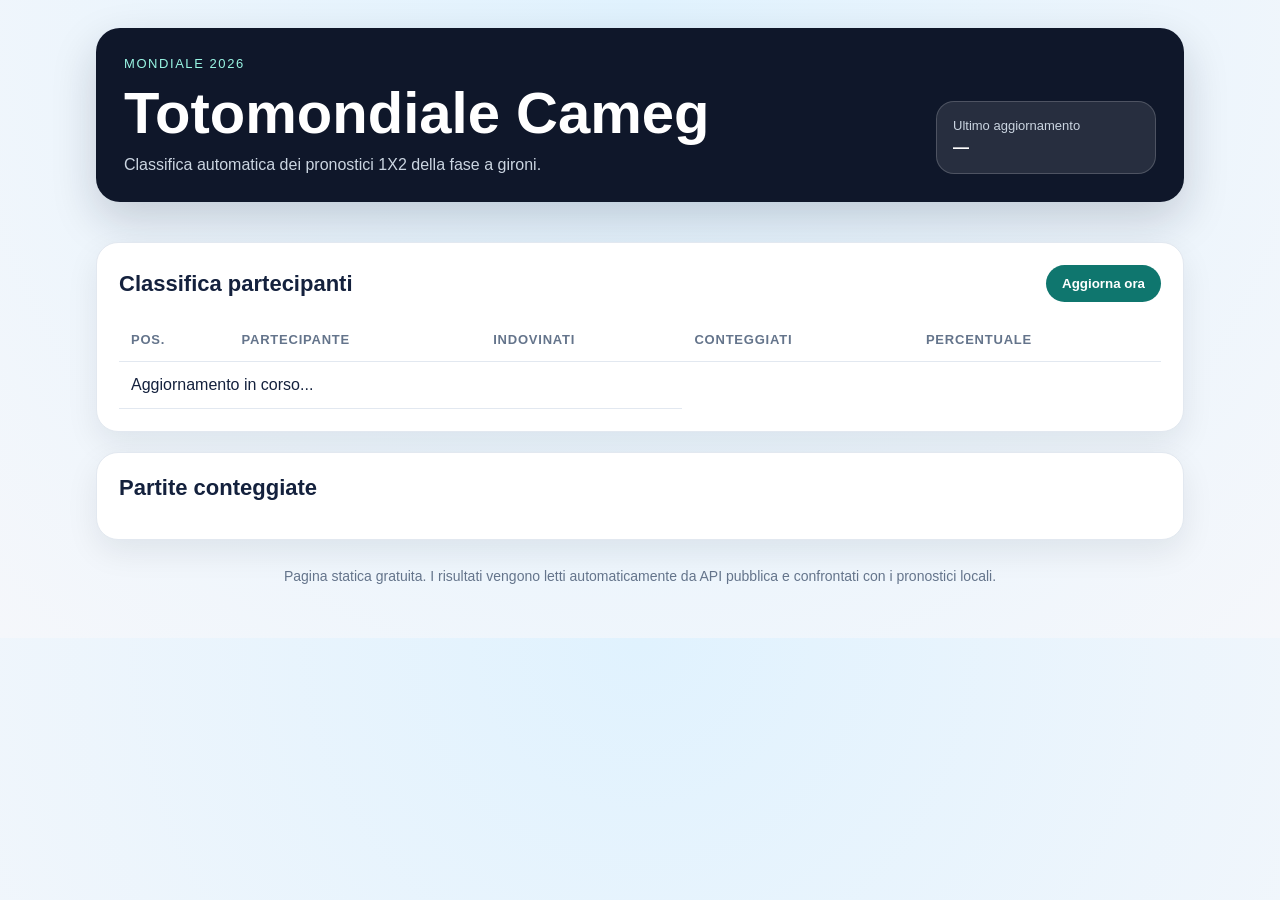
==== commit 88230303: "Add files via upload" ====
--- a/index.html
+++ b/index.html
@@ -9,29 +9,18 @@
 <body>
   <main class="page">
     <header class="hero">
-      <img class="logo" src="assets/logo.png" alt="Totomondiale Cameg" />
-      <div class="hero-text">
+      <div>
         <p class="eyebrow">Mondiale 2026</p>
         <h1>Totomondiale Cameg</h1>
-        <p class="subtitle">Classifica automatica: 1 punto per ogni pronostico 1X2 indovinato nella fase a gironi.</p>
+        <p class="subtitle">Classifica automatica dei pronostici 1X2 della fase a gironi.</p>
       </div>
       <div class="refresh-card">
-        <span>Ultimo aggiornamento risultati</span>
+        <span>Ultimo aggiornamento</span>
         <strong id="updatedAt">—</strong>
-        <small id="statusText">Caricamento...</small>
       </div>
     </header>
 
-    <nav class="tabs" aria-label="Navigazione sito">
-      <a class="tab active" href="index.html">Classifica</a>
-      <a class="tab" href="pronostici.html">Riepilogo pronostici</a>
-    </nav>
-
-    <section class="summary" id="summary">
-      <article class="stat"><span>Partecipanti</span><strong>—</strong></article>
-      <article class="stat"><span>Partite conteggiate</span><strong>—</strong></article>
-      <article class="stat"><span>Leader</span><strong>—</strong></article>
-    </section>
+    <section class="summary" id="summary"></section>
 
     <section class="panel">
       <div class="panel-header">
@@ -39,23 +28,30 @@
         <button id="reloadBtn" type="button">Aggiorna ora</button>
       </div>
       <div class="table-wrap">
-        <table class="ranking-table">
+        <table>
           <thead>
             <tr>
-              <th>Posizione</th>
-              <th>Nome</th>
-              <th>Punti</th>
+              <th>Pos.</th>
+              <th>Partecipante</th>
+              <th>Indovinati</th>
+              <th>Conteggiati</th>
+              <th>Percentuale</th>
             </tr>
           </thead>
           <tbody id="rankingBody">
-            <tr><td colspan="3">Caricamento...</td></tr>
+            <tr><td colspan="5">Caricamento...</td></tr>
           </tbody>
         </table>
       </div>
     </section>
 
+    <section class="panel secondary">
+      <h2>Partite conteggiate</h2>
+      <div id="matchesList" class="matches"></div>
+    </section>
+
     <footer>
-      <p>Pagina statica gratuita. I risultati vengono aggiornati da GitHub Actions e salvati in <code>data/risultati-auto.json</code>.</p>
+      <p>Pagina statica gratuita. I risultati vengono letti automaticamente da API pubblica e confrontati con i pronostici locali.</p>
     </footer>
   </main>
 
--- a/assets/style.css
+++ b/assets/style.css
@@ -1,196 +1,273 @@
 :root {
-  --bg: #eaf6ff;
-  --panel: #ffffff;
-  --ink: #071b3a;
-  --muted: #536b8a;
-  --primary: #087f78;
-  --line: #dce6f1;
-  --hero: #0e172a;
-  --leader: #fff4bf;
+  --bg: #f5f7fb;
+  --card: #ffffff;
+  --text: #14213d;
+  --muted: #64748b;
+  --line: #e2e8f0;
+  --accent: #0f766e;
+  --accent-dark: #115e59;
+  --gold: #fef3c7;
 }
 
 * { box-sizing: border-box; }
-
 body {
   margin: 0;
   font-family: Arial, Helvetica, sans-serif;
-  background: linear-gradient(180deg, #e8f6ff 0%, #f7fbff 100%);
-  color: var(--ink);
-}
-
-.page {
-  width: min(1180px, calc(100% - 32px));
-  margin: 16px auto 40px;
-}
-
+  background: radial-gradient(circle at top, #e0f2fe, var(--bg));
+  color: var(--text);
+}
+.page { max-width: 1120px; margin: 0 auto; padding: 28px 16px 40px; }
 .hero {
-  display: grid;
-  grid-template-columns: auto 1fr auto;
-  gap: 24px;
-  align-items: center;
-  background: var(--hero);
-  color: #fff;
-  border-radius: 24px;
-  padding: 28px;
-  box-shadow: 0 18px 45px rgba(7, 27, 58, .18);
-}
-
-.hero.compact { margin-bottom: 18px; }
-.logo {
-  width: 116px;
-  height: 116px;
-  object-fit: contain;
+  display: flex; justify-content: space-between; gap: 20px; align-items: flex-end;
+  padding: 28px; border-radius: 24px; background: #0f172a; color: white;
+  box-shadow: 0 18px 45px rgba(15, 23, 42, .18);
+}
+.eyebrow { margin: 0 0 8px; color: #99f6e4; text-transform: uppercase; letter-spacing: .12em; font-size: 13px; }
+h1 { margin: 0; font-size: clamp(34px, 5vw, 58px); }
+.subtitle { margin: 10px 0 0; color: #cbd5e1; }
+.refresh-card { background: rgba(255,255,255,.1); border: 1px solid rgba(255,255,255,.18); padding: 16px; border-radius: 18px; min-width: 220px; }
+.refresh-card span { display:block; font-size: 13px; color: #cbd5e1; }
+.refresh-card strong { display:block; margin-top: 6px; }
+.refresh-card small { display:block; margin-top: 8px; color:#cbd5e1; line-height:1.35; }
+.summary { display:grid; grid-template-columns: repeat(3, 1fr); gap: 16px; margin: 20px 0; }
+.stat, .panel { background: var(--card); border: 1px solid var(--line); border-radius: 22px; box-shadow: 0 12px 32px rgba(15, 23, 42, .08); }
+.stat { padding: 18px; }
+.stat span { color: var(--muted); font-size: 14px; }
+.stat strong { display:block; margin-top: 8px; font-size: 28px; }
+.panel { padding: 22px; margin-top: 20px; }
+.panel-header { display:flex; justify-content: space-between; align-items:center; gap: 12px; margin-bottom: 16px; }
+h2 { margin: 0; font-size: 22px; }
+button { border:0; background: var(--accent); color:white; padding: 11px 16px; border-radius: 999px; cursor:pointer; font-weight: 700; }
+button:hover { background: var(--accent-dark); }
+.table-wrap { overflow-x:auto; }
+table { width:100%; border-collapse: collapse; min-width: 520px; }
+th, td { padding: 14px 12px; text-align:left; border-bottom: 1px solid var(--line); }
+th { color: var(--muted); font-size: 13px; text-transform: uppercase; letter-spacing: .06em; }
+tr.leader { background: var(--gold); font-weight: 700; }
+.matches { display:grid; gap: 10px; margin-top: 16px; }
+.match { display:flex; justify-content:space-between; gap: 12px; padding: 14px; border: 1px solid var(--line); border-radius: 16px; background:#f8fafc; }
+.match.live { border-color: #f97316; background: #fff7ed; }
+.match small { color: var(--muted); }
+footer { color: var(--muted); text-align:center; margin-top: 28px; font-size: 14px; }
+.error { color: #991b1b; background: #fee2e2; border: 1px solid #fecaca; padding: 14px; border-radius: 14px; }
+@media (max-width: 760px) {
+  .hero { align-items: stretch; flex-direction: column; }
+  .summary { grid-template-columns: 1fr; }
+  .panel-header { align-items: stretch; flex-direction: column; }
+  button { width: 100%; }
+  .match { flex-direction: column; }
+}
+
+.brand-row { display: flex; align-items: center; gap: 20px; }
+.logo { width: 112px; height: 112px; object-fit: contain; border-radius: 18px; background: white; padding: 6px; }
+.hint { color: var(--muted); font-size: 14px; }
+.predictions-overview { display: grid; gap: 18px; margin-top: 16px; }
+.participant-card { border: 1px solid var(--line); border-radius: 18px; padding: 18px; background: #f8fafc; }
+.participant-card h3 { margin: 0 0 14px; font-size: 22px; color: #0f172a; }
+.day-block { margin-top: 14px; }
+.day-block h4 { margin: 0 0 8px; color: var(--accent-dark); text-transform: uppercase; letter-spacing: .04em; font-size: 14px; }
+.compact table { min-width: 620px; background: white; border-radius: 14px; overflow: hidden; }
+.compact th, .compact td { padding: 10px 12px; font-size: 14px; }
+.badge { display: inline-block; padding: 5px 9px; border-radius: 999px; font-size: 12px; font-weight: 700; }
+.badge.pending { background: #e2e8f0; color: #475569; }
+.badge.correct { background: #dcfce7; color: #166534; }
+.badge.wrong { background: #fee2e2; color: #991b1b; }
+@media (max-width: 760px) {
+  .brand-row { align-items: flex-start; flex-direction: column; }
+  .logo { width: 96px; height: 96px; }
+}
+
+.top-actions { display:flex; gap: 10px; flex-wrap: wrap; margin: 18px 0; }
+.nav-btn { display:inline-flex; align-items:center; justify-content:center; padding: 11px 16px; border-radius: 999px; text-decoration:none; font-weight:700; border:1px solid var(--line); background:#fff; color:var(--text); }
+.nav-btn.active, .nav-btn:hover { background: var(--accent); color:#fff; border-color: var(--accent); }
+.wide { max-width: 1600px; }
+.compact-hero { align-items:center; }
+.prediction-sheets { display:grid; gap: 26px; margin-top: 18px; }
+.sheet-block { border:1px solid var(--line); border-radius:18px; padding:16px; background:#f8fafc; }
+.sheet-block h2 { margin-bottom: 12px; }
+.excel-wrap { overflow:auto; border:1px solid var(--line); border-radius:14px; background:#fff; max-height: 72vh; -webkit-overflow-scrolling: touch; }
+.excel-table { width:max-content; min-width:100%; border-collapse: separate; border-spacing:0; font-size: 12px; }
+.excel-table th, .excel-table td { padding: 7px 8px; border-right:1px solid var(--line); border-bottom:1px solid var(--line); text-align:center; white-space:nowrap; }
+.excel-table thead th { position: sticky; top:0; z-index:3; background:#0f172a; color:#fff; font-size:12px; letter-spacing:.04em; }
+.excel-table .participant-col { position: sticky; left:0; z-index:5; text-align:left; width:150px; min-width:150px; max-width:150px; overflow:hidden; text-overflow:ellipsis; background:#ffffff; color:var(--text); font-weight:700; box-shadow: 6px 0 10px rgba(15,23,42,.08); }
+.excel-table thead .participant-col { z-index:4; background:#0f172a; color:#fff; }
+.excel-table tbody tr:nth-child(even) .participant-col,
+.excel-table tbody tr:nth-child(even) td { background:#f8fafc; }
+.excel-table tbody tr:hover .participant-col,
+.excel-table tbody tr:hover td { background:#eef6ff; }
+.forecast { font-weight:800; min-width:42px; max-width:46px; }
+.forecast-1 { color:#166534; }
+.forecast-X { color:#92400e; }
+.forecast-2 { color:#1d4ed8; }
+.match-head { min-width:58px; max-width:64px; font-size:11px; }
+code { background:#e2e8f0; padding:2px 5px; border-radius:6px; }
+
+
+.mobile-note { display:none; }
+@media (max-width: 760px) {
+  .page { padding: 14px 8px 28px; }
+  .wide { max-width: 100%; }
+  .hero { padding: 18px; border-radius: 18px; }
+  h1 { font-size: clamp(28px, 11vw, 42px); }
+  .panel { padding: 14px 10px; border-radius: 18px; }
+  .prediction-sheets { gap: 18px; }
+  .sheet-block { padding: 10px; border-radius: 14px; }
+  .excel-wrap { max-height: none; border-radius: 12px; }
+  .excel-table { font-size: 11px; }
+  .excel-table th, .excel-table td { padding: 6px 6px; }
+  .excel-table .participant-col { width: 104px; min-width: 104px; max-width: 104px; font-size: 10px; }
+  .excel-table thead th { font-size: 10px; }
+  .match-head { min-width: 48px; max-width: 52px; }
+  .forecast { min-width: 36px; max-width: 38px; font-size: 13px; }
+  .mobile-note { display:block; margin: 8px 0 0; color: var(--muted); font-size: 12px; }
+}
+@media (max-width: 420px) {
+  .excel-table .participant-col { width: 92px; min-width: 92px; max-width: 92px; }
+  .match-head { min-width: 44px; max-width: 48px; }
+  .forecast { min-width: 34px; max-width: 36px; }
+}
+
+/* v6: riepilogo più compatto e leggibile su smartphone */
+.excel-table .participant-col { width: 132px; min-width: 132px; max-width: 132px; }
+.match-head { min-width: 50px; max-width: 56px; font-size: 10px; }
+.forecast { min-width: 34px; max-width: 38px; }
+.excel-table th, .excel-table td { padding: 6px 6px; }
+.excel-table thead .participant-col { z-index: 8; }
+.excel-table tbody .participant-col { z-index: 6; }
+@media (max-width: 760px) {
+  .logo { width: 78px; height: 78px; }
+  .top-actions { position: sticky; top: 0; z-index: 20; padding: 8px 0; background: rgba(245,247,251,.92); backdrop-filter: blur(6px); }
+  .excel-wrap { max-height: 78vh; }
+  .excel-table .participant-col { width: 86px; min-width: 86px; max-width: 86px; font-size: 9px; }
+  .match-head { min-width: 38px; max-width: 42px; font-size: 9px; }
+  .forecast { min-width: 30px; max-width: 32px; font-size: 12px; }
+  .excel-table th, .excel-table td { padding: 5px 4px; }
+}
+
+
+/* v7: intestazioni partite più leggibili e compatte nel riepilogo pronostici */
+.excel-table thead th.match-head {
+  white-space: normal;
+  line-height: 1.05;
+  vertical-align: middle;
+  padding: 5px 3px;
+}
+.match-head {
+  min-width: 42px;
+  max-width: 46px;
+  width: 46px;
+}
+.team-code {
+  display: block;
+  font-size: 9px;
+  font-weight: 800;
+  letter-spacing: .02em;
+}
+.vs-sep {
+  display: block;
+  font-size: 8px;
+  line-height: .9;
+  opacity: .75;
+}
+.forecast {
+  min-width: 28px;
+  max-width: 32px;
+  width: 32px;
+}
+.excel-table th, .excel-table td {
+  padding: 5px 4px;
+}
+@media (max-width: 760px) {
+  .excel-table .participant-col {
+    width: 92px;
+    min-width: 92px;
+    max-width: 92px;
+    font-size: 9px;
+  }
+  .match-head {
+    min-width: 36px;
+    max-width: 38px;
+    width: 38px;
+  }
+  .team-code { font-size: 8px; }
+  .vs-sep { font-size: 7px; }
+  .forecast {
+    min-width: 27px;
+    max-width: 29px;
+    width: 29px;
+    font-size: 12px;
+  }
+}
+
+/* v13: riepilogo pronostici con riga risultato e celle corretto/errato */
+.excel-table {
+  border-collapse: separate;
+  border-spacing: 0;
+}
+.excel-table th,
+.excel-table td {
+  border-right: 1px solid #94a3b8;
+  border-bottom: 1px solid #94a3b8;
+}
+.excel-table th:first-child,
+.excel-table td:first-child {
+  border-left: 1px solid #94a3b8;
+}
+.excel-table thead th {
+  border-top: 1px solid #94a3b8;
+}
+.excel-table tbody .participant-col {
+  color: #000;
+  font-size: 10px;
+}
+.excel-table .forecast {
+  color: #000;
+  font-weight: 800;
+  text-align: center;
   background: #fff;
-  border-radius: 16px;
-  padding: 6px;
-}
-
-.eyebrow {
-  margin: 0 0 10px;
-  color: #72fff1;
+}
+.excel-table .forecast.is-correct {
+  background: #00cc00 !important;
+  color: #000 !important;
+}
+.excel-table .forecast.is-wrong {
+  background: #ff6666 !important;
+  color: #000 !important;
+}
+.excel-table .result-row .participant-col,
+.excel-table .result-row .result-sign {
+  position: sticky;
+  top: 36px;
+  z-index: 2;
+  background: #334155 !important;
+  color: #fff !important;
+  font-weight: 900;
   text-transform: uppercase;
-  letter-spacing: 3px;
-  font-size: 13px;
-  font-weight: 700;
-}
-
-h1 { margin: 0; font-size: clamp(38px, 6vw, 66px); line-height: 1; }
-.subtitle { margin: 14px 0 0; font-size: 17px; }
-
-.refresh-card {
-  min-width: 235px;
-  padding: 18px;
-  border-radius: 18px;
-  background: rgba(255,255,255,.09);
-  border: 1px solid rgba(255,255,255,.2);
-}
-.refresh-card span, .refresh-card small { display: block; color: #dce6f1; }
-.refresh-card strong { display: block; margin: 8px 0; font-size: 18px; }
-
-.tabs { display: flex; gap: 10px; margin: 20px 0; flex-wrap: wrap; }
-.tab {
-  display: inline-flex;
-  align-items: center;
-  min-height: 42px;
-  padding: 10px 18px;
-  border-radius: 999px;
-  background: #fff;
-  color: var(--ink);
-  text-decoration: none;
-  font-weight: 700;
-  box-shadow: 0 8px 22px rgba(7, 27, 58, .08);
-}
-.tab.active { background: var(--primary); color: #fff; }
-
-.summary {
-  display: grid;
-  grid-template-columns: repeat(3, 1fr);
-  gap: 18px;
-  margin-bottom: 22px;
-}
-.stat, .panel {
-  background: var(--panel);
-  border-radius: 20px;
-  box-shadow: 0 14px 36px rgba(7, 27, 58, .09);
-}
-.stat { padding: 22px; }
-.stat span { display: block; color: var(--muted); margin-bottom: 8px; }
-.stat strong { font-size: clamp(24px, 3vw, 34px); }
-
-.panel { padding: 24px; margin-bottom: 22px; }
-.panel-header {
-  display: flex;
-  justify-content: space-between;
-  gap: 16px;
-  align-items: center;
-  margin-bottom: 18px;
-}
-h2 { margin: 0; font-size: 24px; }
-button {
-  border: 0;
-  background: var(--primary);
-  color: #fff;
-  border-radius: 999px;
-  padding: 12px 18px;
-  font-weight: 700;
-  cursor: pointer;
-}
-
-.table-wrap, .excel-wrap { overflow: auto; -webkit-overflow-scrolling: touch; }
-table { width: 100%; border-collapse: collapse; }
-th, td { border-bottom: 1px solid var(--line); padding: 14px 12px; text-align: left; }
-th { color: var(--muted); text-transform: uppercase; letter-spacing: 1.4px; font-size: 13px; }
-.ranking-table td:nth-child(1), .ranking-table th:nth-child(1) { width: 120px; }
-.ranking-table td:nth-child(3), .ranking-table th:nth-child(3) { width: 160px; text-align: center; }
-tr.leader { background: var(--leader); font-weight: 700; }
-.error { padding: 14px; background: #ffe4e6; border: 1px solid #fecdd3; border-radius: 12px; color: #9f1239; }
-footer { text-align: center; color: var(--muted); margin-top: 28px; }
-code { background: rgba(7,27,58,.08); padding: 2px 5px; border-radius: 5px; }
-
-.sheet-block { margin-bottom: 28px; }
-.sheet-block h2 { margin-bottom: 12px; }
-.excel-wrap {
-  border: 1px solid var(--line);
-  border-radius: 14px;
-  max-width: 100%;
-  background: #fff;
-}
-.excel-table {
-  width: max-content;
-  min-width: 100%;
-  font-size: 13px;
-}
-.excel-table th, .excel-table td {
-  padding: 8px 7px;
+  letter-spacing: .03em;
+}
+.excel-table .result-row .participant-col {
+  left: 0;
+  z-index: 7;
+  box-shadow: 6px 0 10px rgba(15,23,42,.10);
+}
+.excel-table .result-sign {
+  min-width: 28px;
+  max-width: 32px;
+  width: 32px;
   text-align: center;
-  min-width: 44px;
-  white-space: nowrap;
-}
-.excel-table thead th {
-  position: sticky;
-  top: 0;
-  z-index: 2;
-  background: #f8fbff;
-}
-.participant-col {
-  position: sticky;
-  left: 0;
-  z-index: 3;
-  min-width: 150px !important;
-  max-width: 150px;
-  text-align: left !important;
-  background: #fff;
-  box-shadow: 1px 0 0 var(--line);
-}
-thead .participant-col { background: #f8fbff; z-index: 4; }
-.match-head {
-  min-width: 42px !important;
-  width: 42px;
-  max-width: 42px;
-  font-size: 10px;
-  line-height: 1.05;
-  white-space: normal !important;
-  vertical-align: middle;
-}
-.team-code { display: block; }
-.vs-sep { display: block; color: var(--muted); font-size: 9px; }
-.forecast { font-weight: 800; font-size: 14px; }
-.forecast-1 { color: #0f766e; }
-.forecast-X { color: #92400e; }
-.forecast-2 { color: #1d4ed8; }
-
-@media (max-width: 760px) {
-  .page { width: min(100% - 18px, 1180px); margin-top: 9px; }
-  .hero { grid-template-columns: 76px 1fr; gap: 14px; padding: 18px; border-radius: 18px; }
-  .logo { width: 76px; height: 76px; border-radius: 12px; }
-  .refresh-card { grid-column: 1 / -1; min-width: 0; padding: 14px; }
-  .summary { grid-template-columns: 1fr; gap: 12px; }
-  .panel { padding: 16px 12px; border-radius: 16px; }
-  .panel-header { align-items: flex-start; }
-  th, td { padding: 12px 8px; }
-  .ranking-table td:nth-child(1), .ranking-table th:nth-child(1) { width: 76px; }
-  .ranking-table td:nth-child(3), .ranking-table th:nth-child(3) { width: 80px; }
-  .participant-col { min-width: 118px !important; max-width: 118px; font-size: 11px; }
-  .excel-table th, .excel-table td { padding: 7px 5px; }
-  .match-head { min-width: 35px !important; width: 35px; max-width: 35px; font-size: 9px; }
-}
+}
+.excel-table tbody tr:hover .forecast.is-correct {
+  background: #00cc00 !important;
+}
+.excel-table tbody tr:hover .forecast.is-wrong {
+  background: #ff6666 !important;
+}
+@media (max-width: 760px) {
+  .excel-table tbody .participant-col {
+    font-size: 8px;
+  }
+  .excel-table .result-row .participant-col,
+  .excel-table .result-row .result-sign {
+    top: 32px;
+  }
+}
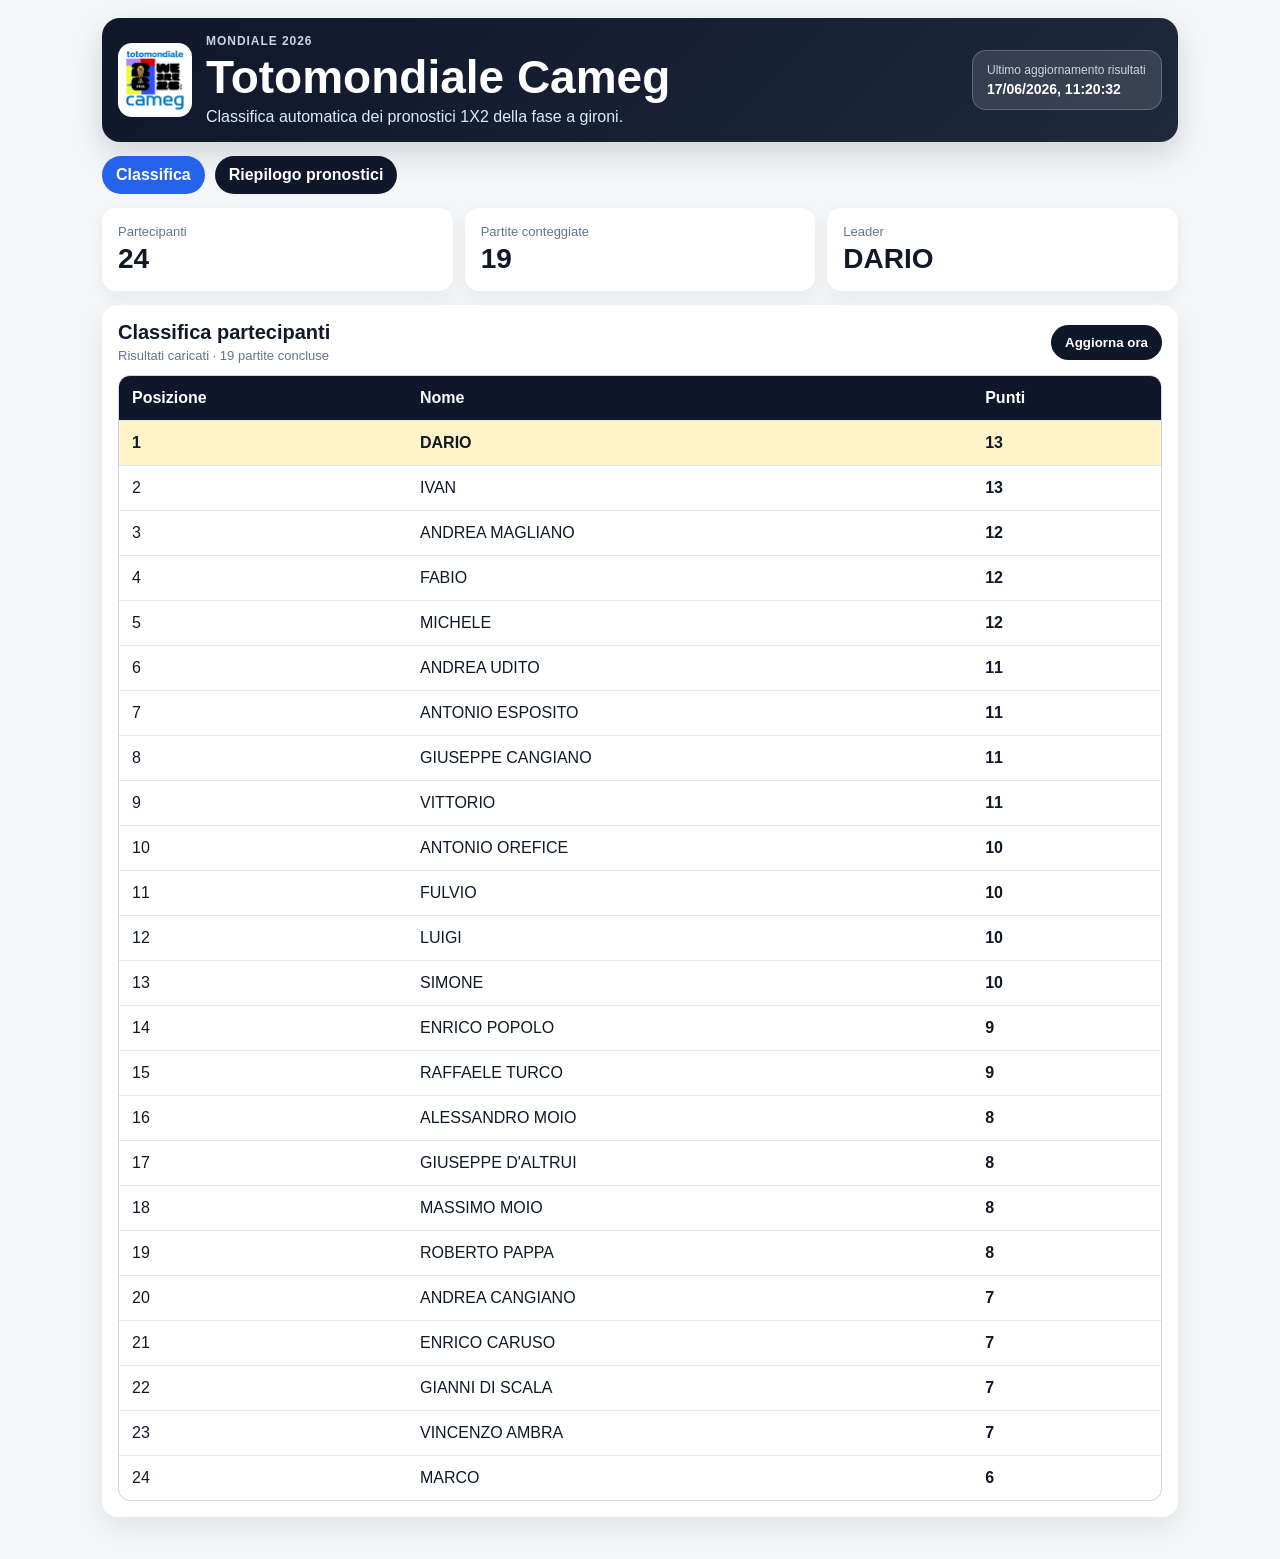
==== commit 772cfd33: "Add files via upload" ====
--- a/index.html
+++ b/index.html
@@ -8,51 +8,51 @@
 </head>
 <body>
   <main class="page">
-    <header class="hero">
-      <div>
-        <p class="eyebrow">Mondiale 2026</p>
-        <h1>Totomondiale Cameg</h1>
-        <p class="subtitle">Classifica automatica dei pronostici 1X2 della fase a gironi.</p>
+    <header class="hero compact-hero">
+      <div class="brand-row">
+        <img src="assets/logo.png" alt="Logo Totomondiale Cameg" class="logo" />
+        <div>
+          <p class="eyebrow">Mondiale 2026</p>
+          <h1>Totomondiale Cameg</h1>
+          <p class="subtitle">Classifica automatica dei pronostici 1X2 della fase a gironi.</p>
+        </div>
       </div>
       <div class="refresh-card">
-        <span>Ultimo aggiornamento</span>
+        <span>Ultimo aggiornamento risultati</span>
         <strong id="updatedAt">—</strong>
       </div>
     </header>
+
+    <nav class="top-actions">
+      <a class="nav-btn active" href="index.html">Classifica</a>
+      <a class="nav-btn" href="pronostici.html">Riepilogo pronostici</a>
+    </nav>
 
     <section class="summary" id="summary"></section>
 
     <section class="panel">
       <div class="panel-header">
-        <h2>Classifica partecipanti</h2>
+        <div>
+          <h2>Classifica partecipanti</h2>
+          <p id="statusText" class="hint">Caricamento dati...</p>
+        </div>
         <button id="reloadBtn" type="button">Aggiorna ora</button>
       </div>
       <div class="table-wrap">
-        <table>
+        <table class="ranking-table">
           <thead>
             <tr>
-              <th>Pos.</th>
-              <th>Partecipante</th>
-              <th>Indovinati</th>
-              <th>Conteggiati</th>
-              <th>Percentuale</th>
+              <th>Posizione</th>
+              <th>Nome</th>
+              <th>Punti</th>
             </tr>
           </thead>
           <tbody id="rankingBody">
-            <tr><td colspan="5">Caricamento...</td></tr>
+            <tr><td colspan="3">Caricamento...</td></tr>
           </tbody>
         </table>
       </div>
     </section>
-
-    <section class="panel secondary">
-      <h2>Partite conteggiate</h2>
-      <div id="matchesList" class="matches"></div>
-    </section>
-
-    <footer>
-      <p>Pagina statica gratuita. I risultati vengono letti automaticamente da API pubblica e confrontati con i pronostici locali.</p>
-    </footer>
   </main>
 
   <script src="assets/app.js"></script>
--- a/assets/style.css
+++ b/assets/style.css
@@ -1,273 +1,66 @@
+* { box-sizing: border-box; }
 :root {
-  --bg: #f5f7fb;
-  --card: #ffffff;
-  --text: #14213d;
+  --bg: #f4f6f8;
+  --panel: #ffffff;
+  --text: #111827;
   --muted: #64748b;
-  --line: #e2e8f0;
-  --accent: #0f766e;
-  --accent-dark: #115e59;
-  --gold: #fef3c7;
+  --dark: #111827;
+  --line: #cbd5e1;
+  --green: #00cc00;
+  --red: #ff6666;
 }
-
-* { box-sizing: border-box; }
-body {
-  margin: 0;
-  font-family: Arial, Helvetica, sans-serif;
-  background: radial-gradient(circle at top, #e0f2fe, var(--bg));
-  color: var(--text);
+body { margin: 0; font-family: Arial, Helvetica, sans-serif; background: var(--bg); color: var(--text); }
+.page { width: min(1100px, 100%); margin: 0 auto; padding: 18px 12px 42px; }
+.page.wide { width: min(1500px, 100%); }
+.hero { display: flex; align-items: center; justify-content: space-between; gap: 16px; background: linear-gradient(135deg, #0f172a, #1e293b); color: white; border-radius: 18px; padding: 22px; margin-bottom: 14px; box-shadow: 0 12px 30px rgba(15,23,42,.15); }
+.compact-hero { padding: 16px; }
+.brand-row { display: flex; align-items: center; gap: 14px; min-width: 0; }
+.logo { width: 74px; height: 74px; object-fit: contain; background: white; border-radius: 14px; padding: 6px; flex: 0 0 auto; }
+h1 { margin: 0; font-size: clamp(28px, 5vw, 46px); line-height: 1; }
+h2 { margin: 0; font-size: 20px; }
+.eyebrow { margin: 0 0 6px; color: #cbd5e1; text-transform: uppercase; letter-spacing: .08em; font-weight: 700; font-size: 12px; }
+.subtitle { margin: 8px 0 0; color: #dbeafe; }
+.refresh-card { background: rgba(255,255,255,.12); border: 1px solid rgba(255,255,255,.22); border-radius: 14px; padding: 12px 14px; min-width: 190px; }
+.refresh-card span { display: block; color: #cbd5e1; font-size: 12px; }
+.refresh-card strong { display: block; margin-top: 4px; font-size: 14px; }
+.top-actions { display: flex; gap: 10px; margin: 12px 0; flex-wrap: wrap; }
+.nav-btn, button { border: 0; background: #0f172a; color: white; border-radius: 999px; padding: 10px 14px; font-weight: 700; text-decoration: none; cursor: pointer; }
+.nav-btn.active { background: #2563eb; }
+.summary { display: grid; grid-template-columns: repeat(3, 1fr); gap: 12px; margin: 14px 0; }
+.stat { background: white; border-radius: 14px; padding: 16px; box-shadow: 0 6px 18px rgba(15,23,42,.06); }
+.stat span { display: block; color: var(--muted); font-size: 13px; }
+.stat strong { display: block; font-size: 28px; margin-top: 4px; }
+.panel { background: var(--panel); border-radius: 16px; padding: 16px; box-shadow: 0 10px 28px rgba(15,23,42,.08); margin-top: 14px; }
+.panel-header { display: flex; align-items: center; justify-content: space-between; gap: 12px; margin-bottom: 12px; }
+.hint { margin: 4px 0 0; color: var(--muted); font-size: 13px; }
+.table-wrap, .excel-wrap { overflow: auto; -webkit-overflow-scrolling: touch; border: 1px solid var(--line); border-radius: 12px; }
+table { width: 100%; border-collapse: separate; border-spacing: 0; }
+.ranking-table th { background: #0f172a; color: white; text-align: left; padding: 13px; }
+.ranking-table td { padding: 13px; border-top: 1px solid #e2e8f0; }
+.ranking-table tr.leader td { background: #fef3c7; font-weight: 700; }
+.prediction-sheets { display: grid; gap: 18px; }
+.sheet-block h2 { margin: 0 0 8px; }
+.excel-table { width: max-content; min-width: 100%; font-size: 11px; line-height: 1.05; }
+.excel-table th, .excel-table td { border-right: 1px solid var(--line); border-bottom: 1px solid var(--line); padding: 3px 4px; text-align: center; min-width: 38px; height: 25px; color: #000; }
+.excel-table thead th { position: sticky; top: 0; z-index: 4; background: #0f172a; color: white; font-size: 10px; font-weight: 800; }
+.excel-table .participant-col { position: sticky; left: 0; z-index: 3; min-width: 118px; max-width: 118px; text-align: left; background: #f8fafc; font-size: 10px; white-space: nowrap; overflow: hidden; text-overflow: ellipsis; box-shadow: 1px 0 0 var(--line); }
+.excel-table thead .participant-col { z-index: 5; background: #0f172a; color: white; }
+.result-row .participant-col, .result-row td { background: #334155; color: white; font-weight: 800; }
+.match-head { width: 40px; max-width: 40px; }
+.team-code { display: block; }
+.vs-sep { display: block; opacity: .75; line-height: .8; }
+.forecast { font-weight: 800; background: white; color: #000; }
+.forecast.is-correct { background: var(--green); color: #000; }
+.forecast.is-wrong { background: var(--red); color: #000; }
+.error { background: #fee2e2; border: 1px solid #fca5a5; color: #7f1d1d; padding: 12px; border-radius: 10px; }
+@media (max-width: 760px) {
+  .hero { flex-direction: column; align-items: flex-start; }
+  .summary { grid-template-columns: 1fr; }
+  .panel { padding: 10px; border-radius: 12px; }
+  .panel-header { align-items: flex-start; }
+  .logo { width: 54px; height: 54px; }
+  .excel-table { font-size: 10px; }
+  .excel-table th, .excel-table td { min-width: 34px; padding: 2px 3px; }
+  .excel-table .participant-col { min-width: 96px; max-width: 96px; font-size: 9px; }
+  .match-head { width: 34px; max-width: 34px; }
 }
-.page { max-width: 1120px; margin: 0 auto; padding: 28px 16px 40px; }
-.hero {
-  display: flex; justify-content: space-between; gap: 20px; align-items: flex-end;
-  padding: 28px; border-radius: 24px; background: #0f172a; color: white;
-  box-shadow: 0 18px 45px rgba(15, 23, 42, .18);
-}
-.eyebrow { margin: 0 0 8px; color: #99f6e4; text-transform: uppercase; letter-spacing: .12em; font-size: 13px; }
-h1 { margin: 0; font-size: clamp(34px, 5vw, 58px); }
-.subtitle { margin: 10px 0 0; color: #cbd5e1; }
-.refresh-card { background: rgba(255,255,255,.1); border: 1px solid rgba(255,255,255,.18); padding: 16px; border-radius: 18px; min-width: 220px; }
-.refresh-card span { display:block; font-size: 13px; color: #cbd5e1; }
-.refresh-card strong { display:block; margin-top: 6px; }
-.refresh-card small { display:block; margin-top: 8px; color:#cbd5e1; line-height:1.35; }
-.summary { display:grid; grid-template-columns: repeat(3, 1fr); gap: 16px; margin: 20px 0; }
-.stat, .panel { background: var(--card); border: 1px solid var(--line); border-radius: 22px; box-shadow: 0 12px 32px rgba(15, 23, 42, .08); }
-.stat { padding: 18px; }
-.stat span { color: var(--muted); font-size: 14px; }
-.stat strong { display:block; margin-top: 8px; font-size: 28px; }
-.panel { padding: 22px; margin-top: 20px; }
-.panel-header { display:flex; justify-content: space-between; align-items:center; gap: 12px; margin-bottom: 16px; }
-h2 { margin: 0; font-size: 22px; }
-button { border:0; background: var(--accent); color:white; padding: 11px 16px; border-radius: 999px; cursor:pointer; font-weight: 700; }
-button:hover { background: var(--accent-dark); }
-.table-wrap { overflow-x:auto; }
-table { width:100%; border-collapse: collapse; min-width: 520px; }
-th, td { padding: 14px 12px; text-align:left; border-bottom: 1px solid var(--line); }
-th { color: var(--muted); font-size: 13px; text-transform: uppercase; letter-spacing: .06em; }
-tr.leader { background: var(--gold); font-weight: 700; }
-.matches { display:grid; gap: 10px; margin-top: 16px; }
-.match { display:flex; justify-content:space-between; gap: 12px; padding: 14px; border: 1px solid var(--line); border-radius: 16px; background:#f8fafc; }
-.match.live { border-color: #f97316; background: #fff7ed; }
-.match small { color: var(--muted); }
-footer { color: var(--muted); text-align:center; margin-top: 28px; font-size: 14px; }
-.error { color: #991b1b; background: #fee2e2; border: 1px solid #fecaca; padding: 14px; border-radius: 14px; }
-@media (max-width: 760px) {
-  .hero { align-items: stretch; flex-direction: column; }
-  .summary { grid-template-columns: 1fr; }
-  .panel-header { align-items: stretch; flex-direction: column; }
-  button { width: 100%; }
-  .match { flex-direction: column; }
-}
-
-.brand-row { display: flex; align-items: center; gap: 20px; }
-.logo { width: 112px; height: 112px; object-fit: contain; border-radius: 18px; background: white; padding: 6px; }
-.hint { color: var(--muted); font-size: 14px; }
-.predictions-overview { display: grid; gap: 18px; margin-top: 16px; }
-.participant-card { border: 1px solid var(--line); border-radius: 18px; padding: 18px; background: #f8fafc; }
-.participant-card h3 { margin: 0 0 14px; font-size: 22px; color: #0f172a; }
-.day-block { margin-top: 14px; }
-.day-block h4 { margin: 0 0 8px; color: var(--accent-dark); text-transform: uppercase; letter-spacing: .04em; font-size: 14px; }
-.compact table { min-width: 620px; background: white; border-radius: 14px; overflow: hidden; }
-.compact th, .compact td { padding: 10px 12px; font-size: 14px; }
-.badge { display: inline-block; padding: 5px 9px; border-radius: 999px; font-size: 12px; font-weight: 700; }
-.badge.pending { background: #e2e8f0; color: #475569; }
-.badge.correct { background: #dcfce7; color: #166534; }
-.badge.wrong { background: #fee2e2; color: #991b1b; }
-@media (max-width: 760px) {
-  .brand-row { align-items: flex-start; flex-direction: column; }
-  .logo { width: 96px; height: 96px; }
-}
-
-.top-actions { display:flex; gap: 10px; flex-wrap: wrap; margin: 18px 0; }
-.nav-btn { display:inline-flex; align-items:center; justify-content:center; padding: 11px 16px; border-radius: 999px; text-decoration:none; font-weight:700; border:1px solid var(--line); background:#fff; color:var(--text); }
-.nav-btn.active, .nav-btn:hover { background: var(--accent); color:#fff; border-color: var(--accent); }
-.wide { max-width: 1600px; }
-.compact-hero { align-items:center; }
-.prediction-sheets { display:grid; gap: 26px; margin-top: 18px; }
-.sheet-block { border:1px solid var(--line); border-radius:18px; padding:16px; background:#f8fafc; }
-.sheet-block h2 { margin-bottom: 12px; }
-.excel-wrap { overflow:auto; border:1px solid var(--line); border-radius:14px; background:#fff; max-height: 72vh; -webkit-overflow-scrolling: touch; }
-.excel-table { width:max-content; min-width:100%; border-collapse: separate; border-spacing:0; font-size: 12px; }
-.excel-table th, .excel-table td { padding: 7px 8px; border-right:1px solid var(--line); border-bottom:1px solid var(--line); text-align:center; white-space:nowrap; }
-.excel-table thead th { position: sticky; top:0; z-index:3; background:#0f172a; color:#fff; font-size:12px; letter-spacing:.04em; }
-.excel-table .participant-col { position: sticky; left:0; z-index:5; text-align:left; width:150px; min-width:150px; max-width:150px; overflow:hidden; text-overflow:ellipsis; background:#ffffff; color:var(--text); font-weight:700; box-shadow: 6px 0 10px rgba(15,23,42,.08); }
-.excel-table thead .participant-col { z-index:4; background:#0f172a; color:#fff; }
-.excel-table tbody tr:nth-child(even) .participant-col,
-.excel-table tbody tr:nth-child(even) td { background:#f8fafc; }
-.excel-table tbody tr:hover .participant-col,
-.excel-table tbody tr:hover td { background:#eef6ff; }
-.forecast { font-weight:800; min-width:42px; max-width:46px; }
-.forecast-1 { color:#166534; }
-.forecast-X { color:#92400e; }
-.forecast-2 { color:#1d4ed8; }
-.match-head { min-width:58px; max-width:64px; font-size:11px; }
-code { background:#e2e8f0; padding:2px 5px; border-radius:6px; }
-
-
-.mobile-note { display:none; }
-@media (max-width: 760px) {
-  .page { padding: 14px 8px 28px; }
-  .wide { max-width: 100%; }
-  .hero { padding: 18px; border-radius: 18px; }
-  h1 { font-size: clamp(28px, 11vw, 42px); }
-  .panel { padding: 14px 10px; border-radius: 18px; }
-  .prediction-sheets { gap: 18px; }
-  .sheet-block { padding: 10px; border-radius: 14px; }
-  .excel-wrap { max-height: none; border-radius: 12px; }
-  .excel-table { font-size: 11px; }
-  .excel-table th, .excel-table td { padding: 6px 6px; }
-  .excel-table .participant-col { width: 104px; min-width: 104px; max-width: 104px; font-size: 10px; }
-  .excel-table thead th { font-size: 10px; }
-  .match-head { min-width: 48px; max-width: 52px; }
-  .forecast { min-width: 36px; max-width: 38px; font-size: 13px; }
-  .mobile-note { display:block; margin: 8px 0 0; color: var(--muted); font-size: 12px; }
-}
-@media (max-width: 420px) {
-  .excel-table .participant-col { width: 92px; min-width: 92px; max-width: 92px; }
-  .match-head { min-width: 44px; max-width: 48px; }
-  .forecast { min-width: 34px; max-width: 36px; }
-}
-
-/* v6: riepilogo più compatto e leggibile su smartphone */
-.excel-table .participant-col { width: 132px; min-width: 132px; max-width: 132px; }
-.match-head { min-width: 50px; max-width: 56px; font-size: 10px; }
-.forecast { min-width: 34px; max-width: 38px; }
-.excel-table th, .excel-table td { padding: 6px 6px; }
-.excel-table thead .participant-col { z-index: 8; }
-.excel-table tbody .participant-col { z-index: 6; }
-@media (max-width: 760px) {
-  .logo { width: 78px; height: 78px; }
-  .top-actions { position: sticky; top: 0; z-index: 20; padding: 8px 0; background: rgba(245,247,251,.92); backdrop-filter: blur(6px); }
-  .excel-wrap { max-height: 78vh; }
-  .excel-table .participant-col { width: 86px; min-width: 86px; max-width: 86px; font-size: 9px; }
-  .match-head { min-width: 38px; max-width: 42px; font-size: 9px; }
-  .forecast { min-width: 30px; max-width: 32px; font-size: 12px; }
-  .excel-table th, .excel-table td { padding: 5px 4px; }
-}
-
-
-/* v7: intestazioni partite più leggibili e compatte nel riepilogo pronostici */
-.excel-table thead th.match-head {
-  white-space: normal;
-  line-height: 1.05;
-  vertical-align: middle;
-  padding: 5px 3px;
-}
-.match-head {
-  min-width: 42px;
-  max-width: 46px;
-  width: 46px;
-}
-.team-code {
-  display: block;
-  font-size: 9px;
-  font-weight: 800;
-  letter-spacing: .02em;
-}
-.vs-sep {
-  display: block;
-  font-size: 8px;
-  line-height: .9;
-  opacity: .75;
-}
-.forecast {
-  min-width: 28px;
-  max-width: 32px;
-  width: 32px;
-}
-.excel-table th, .excel-table td {
-  padding: 5px 4px;
-}
-@media (max-width: 760px) {
-  .excel-table .participant-col {
-    width: 92px;
-    min-width: 92px;
-    max-width: 92px;
-    font-size: 9px;
-  }
-  .match-head {
-    min-width: 36px;
-    max-width: 38px;
-    width: 38px;
-  }
-  .team-code { font-size: 8px; }
-  .vs-sep { font-size: 7px; }
-  .forecast {
-    min-width: 27px;
-    max-width: 29px;
-    width: 29px;
-    font-size: 12px;
-  }
-}
-
-/* v13: riepilogo pronostici con riga risultato e celle corretto/errato */
-.excel-table {
-  border-collapse: separate;
-  border-spacing: 0;
-}
-.excel-table th,
-.excel-table td {
-  border-right: 1px solid #94a3b8;
-  border-bottom: 1px solid #94a3b8;
-}
-.excel-table th:first-child,
-.excel-table td:first-child {
-  border-left: 1px solid #94a3b8;
-}
-.excel-table thead th {
-  border-top: 1px solid #94a3b8;
-}
-.excel-table tbody .participant-col {
-  color: #000;
-  font-size: 10px;
-}
-.excel-table .forecast {
-  color: #000;
-  font-weight: 800;
-  text-align: center;
-  background: #fff;
-}
-.excel-table .forecast.is-correct {
-  background: #00cc00 !important;
-  color: #000 !important;
-}
-.excel-table .forecast.is-wrong {
-  background: #ff6666 !important;
-  color: #000 !important;
-}
-.excel-table .result-row .participant-col,
-.excel-table .result-row .result-sign {
-  position: sticky;
-  top: 36px;
-  z-index: 2;
-  background: #334155 !important;
-  color: #fff !important;
-  font-weight: 900;
-  text-transform: uppercase;
-  letter-spacing: .03em;
-}
-.excel-table .result-row .participant-col {
-  left: 0;
-  z-index: 7;
-  box-shadow: 6px 0 10px rgba(15,23,42,.10);
-}
-.excel-table .result-sign {
-  min-width: 28px;
-  max-width: 32px;
-  width: 32px;
-  text-align: center;
-}
-.excel-table tbody tr:hover .forecast.is-correct {
-  background: #00cc00 !important;
-}
-.excel-table tbody tr:hover .forecast.is-wrong {
-  background: #ff6666 !important;
-}
-@media (max-width: 760px) {
-  .excel-table tbody .participant-col {
-    font-size: 8px;
-  }
-  .excel-table .result-row .participant-col,
-  .excel-table .result-row .result-sign {
-    top: 32px;
-  }
-}
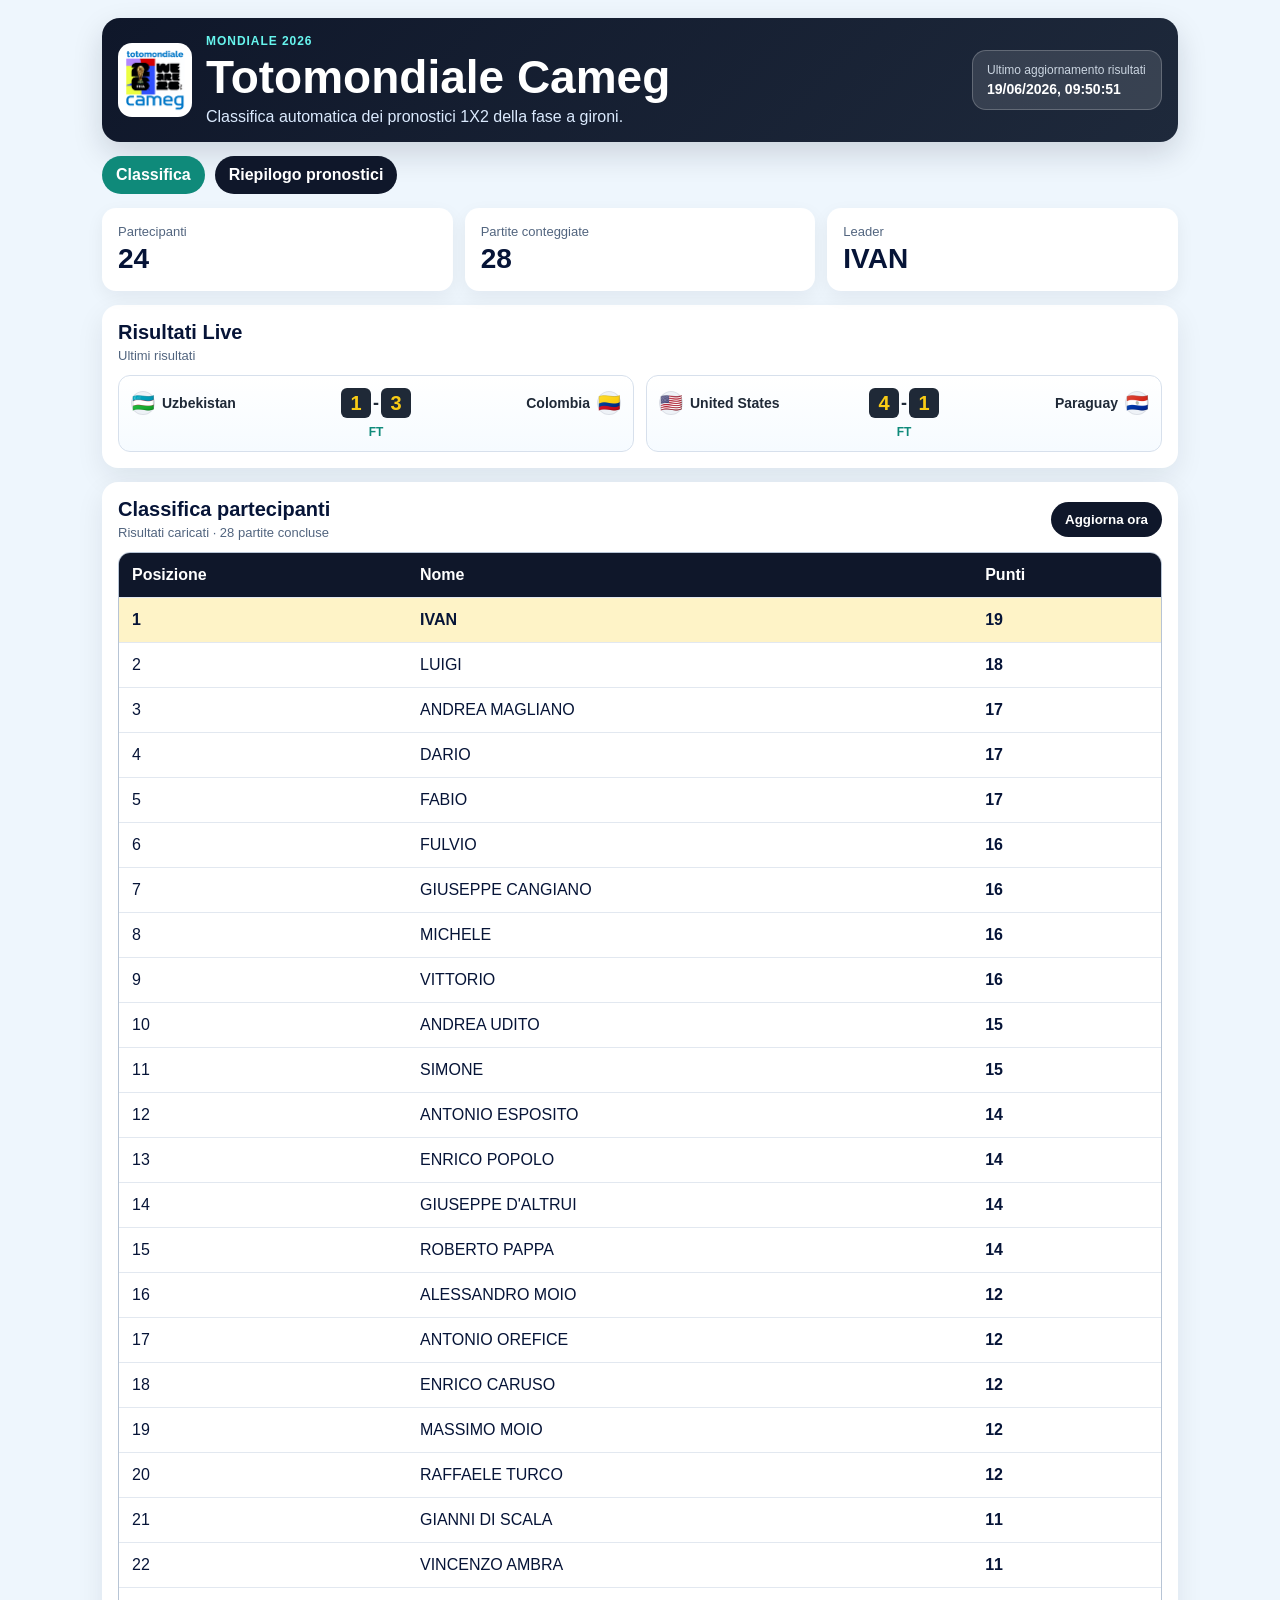
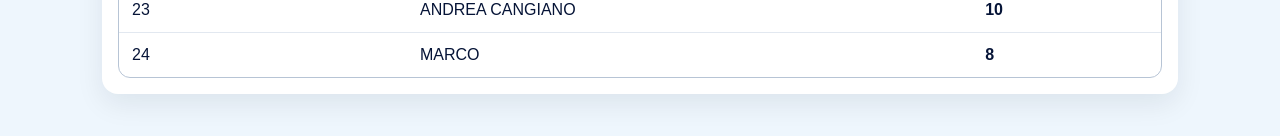
==== commit 4342a6b8: "Add files via upload" ====
--- a/index.html
+++ b/index.html
@@ -30,6 +30,18 @@
 
     <section class="summary" id="summary"></section>
 
+    <section class="panel live-panel">
+      <div class="panel-header">
+        <div>
+          <h2>Risultati Live</h2>
+          <p id="liveStatus" class="hint">Caricamento risultati...</p>
+        </div>
+      </div>
+      <div id="liveMatches" class="live-matches">
+        <p class="hint">Caricamento...</p>
+      </div>
+    </section>
+
     <section class="panel">
       <div class="panel-header">
         <div>
--- a/assets/style.css
+++ b/assets/style.css
@@ -1,66 +1,98 @@
 * { box-sizing: border-box; }
 :root {
-  --bg: #f4f6f8;
+  --bg: #eef6fd;
   --panel: #ffffff;
-  --text: #111827;
-  --muted: #64748b;
+  --text: #061437;
+  --muted: #52657f;
   --dark: #111827;
-  --line: #cbd5e1;
+  --line: #b7c4d5;
   --green: #00cc00;
   --red: #ff6666;
 }
-body { margin: 0; font-family: Arial, Helvetica, sans-serif; background: var(--bg); color: var(--text); }
+body { margin: 0; font-family: Arial, Helvetica, sans-serif; background: var(--bg); color: var(--text); overflow-x: hidden; }
 .page { width: min(1100px, 100%); margin: 0 auto; padding: 18px 12px 42px; }
-.page.wide { width: min(1500px, 100%); }
+.page.wide { width: 100%; max-width: 100%; padding-left: 8px; padding-right: 8px; overflow-x: hidden; }
 .hero { display: flex; align-items: center; justify-content: space-between; gap: 16px; background: linear-gradient(135deg, #0f172a, #1e293b); color: white; border-radius: 18px; padding: 22px; margin-bottom: 14px; box-shadow: 0 12px 30px rgba(15,23,42,.15); }
 .compact-hero { padding: 16px; }
 .brand-row { display: flex; align-items: center; gap: 14px; min-width: 0; }
 .logo { width: 74px; height: 74px; object-fit: contain; background: white; border-radius: 14px; padding: 6px; flex: 0 0 auto; }
 h1 { margin: 0; font-size: clamp(28px, 5vw, 46px); line-height: 1; }
 h2 { margin: 0; font-size: 20px; }
-.eyebrow { margin: 0 0 6px; color: #cbd5e1; text-transform: uppercase; letter-spacing: .08em; font-weight: 700; font-size: 12px; }
+.eyebrow { margin: 0 0 6px; color: #67f5ee; text-transform: uppercase; letter-spacing: .08em; font-weight: 700; font-size: 12px; }
 .subtitle { margin: 8px 0 0; color: #dbeafe; }
 .refresh-card { background: rgba(255,255,255,.12); border: 1px solid rgba(255,255,255,.22); border-radius: 14px; padding: 12px 14px; min-width: 190px; }
 .refresh-card span { display: block; color: #cbd5e1; font-size: 12px; }
 .refresh-card strong { display: block; margin-top: 4px; font-size: 14px; }
 .top-actions { display: flex; gap: 10px; margin: 12px 0; flex-wrap: wrap; }
 .nav-btn, button { border: 0; background: #0f172a; color: white; border-radius: 999px; padding: 10px 14px; font-weight: 700; text-decoration: none; cursor: pointer; }
-.nav-btn.active { background: #2563eb; }
+.nav-btn.active { background: #0f8a7a; }
 .summary { display: grid; grid-template-columns: repeat(3, 1fr); gap: 12px; margin: 14px 0; }
 .stat { background: white; border-radius: 14px; padding: 16px; box-shadow: 0 6px 18px rgba(15,23,42,.06); }
 .stat span { display: block; color: var(--muted); font-size: 13px; }
 .stat strong { display: block; font-size: 28px; margin-top: 4px; }
-.panel { background: var(--panel); border-radius: 16px; padding: 16px; box-shadow: 0 10px 28px rgba(15,23,42,.08); margin-top: 14px; }
+.panel { background: var(--panel); border-radius: 16px; padding: 16px; box-shadow: 0 10px 28px rgba(15,23,42,.08); margin-top: 14px; max-width: 100%; overflow: hidden; }
+.page.wide .panel { padding: 10px; }
 .panel-header { display: flex; align-items: center; justify-content: space-between; gap: 12px; margin-bottom: 12px; }
 .hint { margin: 4px 0 0; color: var(--muted); font-size: 13px; }
-.table-wrap, .excel-wrap { overflow: auto; -webkit-overflow-scrolling: touch; border: 1px solid var(--line); border-radius: 12px; }
+.live-matches { display: grid; grid-template-columns: repeat(2, minmax(0, 1fr)); gap: 12px; }
+.live-match { border: 1px solid #d7e0ec; border-radius: 12px; padding: 12px; background: linear-gradient(180deg, #ffffff, #f6fbff); }
+.live-board { display: grid; grid-template-columns: minmax(0, 1fr) auto minmax(0, 1fr); align-items: center; gap: 10px; }
+.live-team { display: flex; align-items: center; gap: 7px; min-width: 0; color: #1f2937; font-size: 14px; font-weight: 700; }
+.live-team-away { justify-content: flex-end; text-align: right; }
+.live-flag { flex: 0 0 auto; width: 24px; height: 24px; display: inline-flex; align-items: center; justify-content: center; border-radius: 999px; background: #eef2f7; font-size: 18px; line-height: 1; box-shadow: inset 0 0 0 1px rgba(15,23,42,.08); }
+.live-name { min-width: 0; overflow: hidden; text-overflow: ellipsis; white-space: nowrap; }
+.live-score { display: grid; grid-template-columns: 30px 10px 30px; align-items: center; justify-items: center; color: #111827; font-weight: 900; }
+.live-score strong { width: 30px; height: 30px; display: inline-flex; align-items: center; justify-content: center; border-radius: 6px; background: #1f2937; color: #facc15; font-size: 20px; line-height: 1; }
+.live-score span { color: #1f2937; font-size: 18px; }
+.live-minute { margin-top: 7px; text-align: center; color: #0f8a7a; font-size: 12px; font-weight: 800; }
+.table-wrap, .excel-wrap { overflow: auto; -webkit-overflow-scrolling: touch; border: 1px solid var(--line); border-radius: 12px; background: white; width: 100%; max-width: 100%; }
 table { width: 100%; border-collapse: separate; border-spacing: 0; }
 .ranking-table th { background: #0f172a; color: white; text-align: left; padding: 13px; }
 .ranking-table td { padding: 13px; border-top: 1px solid #e2e8f0; }
 .ranking-table tr.leader td { background: #fef3c7; font-weight: 700; }
-.prediction-sheets { display: grid; gap: 18px; }
-.sheet-block h2 { margin: 0 0 8px; }
-.excel-table { width: max-content; min-width: 100%; font-size: 11px; line-height: 1.05; }
-.excel-table th, .excel-table td { border-right: 1px solid var(--line); border-bottom: 1px solid var(--line); padding: 3px 4px; text-align: center; min-width: 38px; height: 25px; color: #000; }
-.excel-table thead th { position: sticky; top: 0; z-index: 4; background: #0f172a; color: white; font-size: 10px; font-weight: 800; }
-.excel-table .participant-col { position: sticky; left: 0; z-index: 3; min-width: 118px; max-width: 118px; text-align: left; background: #f8fafc; font-size: 10px; white-space: nowrap; overflow: hidden; text-overflow: ellipsis; box-shadow: 1px 0 0 var(--line); }
-.excel-table thead .participant-col { z-index: 5; background: #0f172a; color: white; }
-.result-row .participant-col, .result-row td { background: #334155; color: white; font-weight: 800; }
-.match-head { width: 40px; max-width: 40px; }
+.prediction-sheets { display: grid; gap: 20px; max-width: 100%; overflow: hidden; }
+.sheet-block { max-width: 100%; overflow: hidden; }
+.sheet-title-row { display: flex; align-items: baseline; justify-content: space-between; gap: 12px; margin-bottom: 8px; }
+.sheet-block h2 { margin: 0; }
+.mobile-scroll-hint { display: none; color: var(--muted); font-size: 12px; }
+.mobile-scroll-controls { display: none; }
+.excel-table { width: max-content; min-width: 100%; font-size: 10px; line-height: 1; border-collapse: separate; border-spacing: 0; }
+.excel-table th, .excel-table td { border-right: 1px solid #9aa9bc; border-bottom: 1px solid #9aa9bc; padding: 2px 3px; text-align: center; min-width: 35px; height: 24px; color: #000; }
+.excel-table thead th { position: sticky; top: 0; z-index: 4; background: #0f172a; color: white; font-size: 9px; font-weight: 800; }
+.excel-table .participant-col { position: sticky; left: 0; z-index: 3; width: 104px; min-width: 104px; max-width: 104px; text-align: left; background: #f8fafc !important; color: #000 !important; font-size: 9px; font-weight: 700; white-space: nowrap; overflow: hidden; text-overflow: ellipsis; box-shadow: 2px 0 0 #64748b; padding-left: 6px; }
+.excel-table thead .participant-col { z-index: 6; background: #0f172a !important; color: white !important; }
+.result-row .participant-col { background: #334155 !important; color: white !important; }
+.result-row td { background: #334155; color: white; font-weight: 800; }
+.match-head { width: 36px; max-width: 36px; min-width: 36px; }
 .team-code { display: block; }
-.vs-sep { display: block; opacity: .75; line-height: .8; }
+.vs-sep { display: block; opacity: .75; line-height: .75; }
 .forecast { font-weight: 800; background: white; color: #000; }
 .forecast.is-correct { background: var(--green); color: #000; }
 .forecast.is-wrong { background: var(--red); color: #000; }
 .error { background: #fee2e2; border: 1px solid #fca5a5; color: #7f1d1d; padding: 12px; border-radius: 10px; }
 @media (max-width: 760px) {
-  .hero { flex-direction: column; align-items: flex-start; }
+  .page { padding: 12px 8px 32px; }
+  .page.wide { width: 100vw; max-width: 100vw; padding-left: 6px; padding-right: 6px; }
+  .hero { flex-direction: column; align-items: flex-start; border-radius: 14px; }
   .summary { grid-template-columns: 1fr; }
-  .panel { padding: 10px; border-radius: 12px; }
-  .panel-header { align-items: flex-start; }
+  .live-matches { grid-template-columns: 1fr; }
+  .live-match { padding: 10px; }
+  .live-board { gap: 7px; }
+  .live-team { font-size: 13px; gap: 5px; }
+  .live-flag { width: 22px; height: 22px; font-size: 16px; }
+  .live-score { grid-template-columns: 28px 9px 28px; }
+  .live-score strong { width: 28px; height: 28px; font-size: 18px; }
+  .panel { padding: 10px; border-radius: 12px; width: 100%; max-width: 100%; overflow: hidden; }
+  .page.wide .panel { padding: 8px; }
+  .panel-header { align-items: flex-start; flex-direction: column; }
   .logo { width: 54px; height: 54px; }
-  .excel-table { font-size: 10px; }
-  .excel-table th, .excel-table td { min-width: 34px; padding: 2px 3px; }
-  .excel-table .participant-col { min-width: 96px; max-width: 96px; font-size: 9px; }
-  .match-head { width: 34px; max-width: 34px; }
+  .sheet-title-row { align-items: flex-start; flex-direction: column; gap: 3px; }
+  .mobile-scroll-hint { display: inline; }
+  .mobile-scroll-controls { display: grid; grid-template-columns: 1fr 1fr; gap: 8px; width: 100%; margin: 8px 0; }
+  .mobile-scroll-controls .scroll-btn { width: 100%; padding: 10px 8px; border-radius: 12px; font-size: 13px; }
+  .excel-wrap { width: 100%; max-width: 100%; overflow-x: auto; overflow-y: hidden; overscroll-behavior-x: contain; }
+  .excel-table { min-width: max-content; width: max-content; font-size: 9px; }
+  .excel-table th, .excel-table td { min-width: 34px; width: 34px; max-width: 34px; height: 24px; padding: 2px; }
+  .excel-table .participant-col { width: 92px; min-width: 92px; max-width: 92px; font-size: 8px; padding-left: 4px; }
+  .match-head { width: 34px; max-width: 34px; min-width: 34px; }
 }
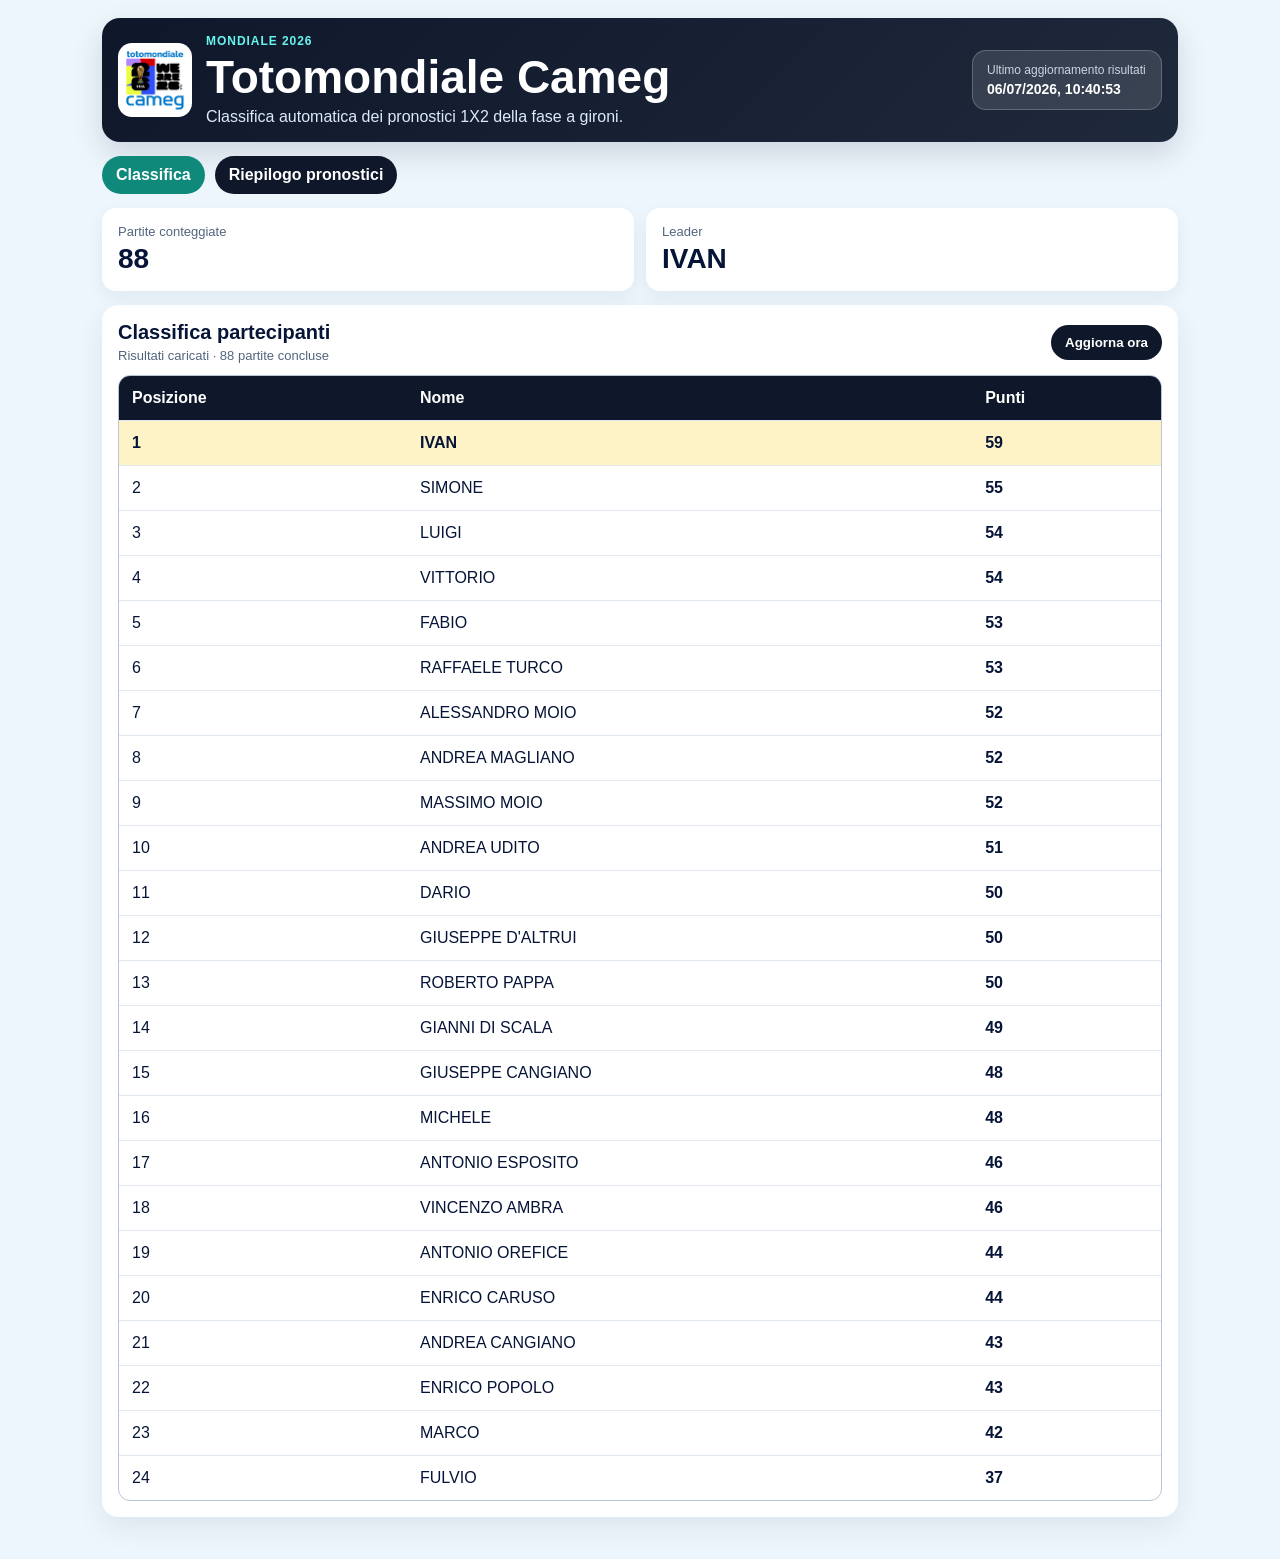
==== commit 4fe4aa65: "Add files via upload" ====
--- a/index.html
+++ b/index.html
@@ -29,20 +29,7 @@
     </nav>
 
     <section class="summary" id="summary"></section>
-
-    <section class="panel live-panel">
-      <div class="panel-header">
-        <div>
-          <h2>Risultati Live</h2>
-          <p id="liveStatus" class="hint">Caricamento risultati...</p>
-        </div>
-      </div>
-      <div id="liveMatches" class="live-matches">
-        <p class="hint">Caricamento...</p>
-      </div>
-    </section>
-
-    <section class="panel">
+<section class="panel">
       <div class="panel-header">
         <div>
           <h2>Classifica partecipanti</h2>
--- a/assets/style.css
+++ b/assets/style.css
@@ -26,7 +26,7 @@
 .top-actions { display: flex; gap: 10px; margin: 12px 0; flex-wrap: wrap; }
 .nav-btn, button { border: 0; background: #0f172a; color: white; border-radius: 999px; padding: 10px 14px; font-weight: 700; text-decoration: none; cursor: pointer; }
 .nav-btn.active { background: #0f8a7a; }
-.summary { display: grid; grid-template-columns: repeat(3, 1fr); gap: 12px; margin: 14px 0; }
+.summary { display: grid; grid-template-columns: repeat(auto-fit, minmax(180px, 1fr)); gap: 12px; margin: 14px 0; }
 .stat { background: white; border-radius: 14px; padding: 16px; box-shadow: 0 6px 18px rgba(15,23,42,.06); }
 .stat span { display: block; color: var(--muted); font-size: 13px; }
 .stat strong { display: block; font-size: 28px; margin-top: 4px; }
@@ -39,7 +39,8 @@
 .live-board { display: grid; grid-template-columns: minmax(0, 1fr) auto minmax(0, 1fr); align-items: center; gap: 10px; }
 .live-team { display: flex; align-items: center; gap: 7px; min-width: 0; color: #1f2937; font-size: 14px; font-weight: 700; }
 .live-team-away { justify-content: flex-end; text-align: right; }
-.live-flag { flex: 0 0 auto; width: 24px; height: 24px; display: inline-flex; align-items: center; justify-content: center; border-radius: 999px; background: #eef2f7; font-size: 18px; line-height: 1; box-shadow: inset 0 0 0 1px rgba(15,23,42,.08); }
+.live-flag { flex: 0 0 auto; width: 24px; height: 24px; display: inline-flex; align-items: center; justify-content: center; border-radius: 999px; background: #eef2f7; object-fit: cover; line-height: 1; box-shadow: inset 0 0 0 1px rgba(15,23,42,.08); }
+.live-flag-fallback { background: #eef2f7; }
 .live-name { min-width: 0; overflow: hidden; text-overflow: ellipsis; white-space: nowrap; }
 .live-score { display: grid; grid-template-columns: 30px 10px 30px; align-items: center; justify-items: center; color: #111827; font-weight: 900; }
 .live-score strong { width: 30px; height: 30px; display: inline-flex; align-items: center; justify-content: center; border-radius: 6px; background: #1f2937; color: #facc15; font-size: 20px; line-height: 1; }
@@ -96,3 +97,262 @@
   .excel-table .participant-col { width: 92px; min-width: 92px; max-width: 92px; font-size: 8px; padding-left: 4px; }
   .match-head { width: 34px; max-width: 34px; min-width: 34px; }
 }
+
+
+.sheet-accordion {
+  border: 1px solid var(--line);
+  border-radius: 14px;
+  background: #ffffff;
+  box-shadow: 0 6px 18px rgba(15,23,42,.05);
+}
+
+.sheet-accordion-summary {
+  display: flex;
+  align-items: center;
+  justify-content: space-between;
+  gap: 12px;
+  padding: 14px 16px;
+  cursor: pointer;
+  list-style: none;
+  font-weight: 800;
+  color: var(--text);
+}
+
+.sheet-accordion-summary::-webkit-details-marker {
+  display: none;
+}
+
+.accordion-plus {
+  display: inline-flex;
+  align-items: center;
+  justify-content: center;
+  width: 28px;
+  height: 28px;
+  border-radius: 999px;
+  background: #0f172a;
+  color: #ffffff;
+  font-size: 18px;
+  line-height: 1;
+}
+
+.sheet-accordion[open] .accordion-plus {
+  transform: rotate(45deg);
+}
+
+.sheet-accordion-content {
+  padding: 0 10px 12px;
+}
+
+.sheet-accordion-content .sheet-title-row {
+  display: none;
+}
+
+.sheet-block-open {
+  border: 2px solid #0f8a7a;
+  border-radius: 16px;
+  padding: 12px;
+  background: #ffffff;
+}
+
+
+
+.stage-heading {
+  margin: 18px 2px 10px;
+  font-size: 1rem;
+  font-weight: 900;
+  letter-spacing: .08em;
+  color: var(--text);
+  text-transform: uppercase;
+}
+
+.stage-heading-open {
+  margin-top: 0;
+  color: #0f8a7a;
+}
+
+.match-head {
+  min-width: 92px;
+  vertical-align: middle;
+}
+
+.match-header-full {
+  display: flex;
+  flex-direction: column;
+  align-items: stretch;
+  gap: 5px;
+  min-width: 82px;
+  padding: 3px 0;
+  line-height: 1.05;
+}
+
+.match-team {
+  display: flex;
+  align-items: center;
+  justify-content: center;
+  gap: 4px;
+  min-height: 18px;
+  white-space: normal;
+}
+
+.match-team-name {
+  display: inline-block;
+  max-width: 74px;
+  overflow-wrap: anywhere;
+  font-size: .68rem;
+  font-weight: 800;
+}
+
+.pron-flag {
+  width: 15px;
+  height: 15px;
+  border-radius: 50%;
+  object-fit: cover;
+  flex: 0 0 auto;
+  box-shadow: 0 0 0 1px rgba(255,255,255,.7);
+}
+
+.match-divider {
+  display: block;
+  width: 56px;
+  height: 1px;
+  margin: 0 auto;
+  background: rgba(255,255,255,.45);
+}
+
+.excel-table thead th {
+  vertical-align: middle;
+}
+
+.sheet-accordion-content .sheet-title-row {
+  display: none;
+}
+
+.sheet-block-open > .sheet-title-row {
+  display: none;
+}
+
+@media (max-width: 720px) {
+  .match-head {
+    min-width: 84px;
+  }
+
+  .match-team-name {
+    max-width: 62px;
+    font-size: .62rem;
+  }
+
+  .pron-flag {
+    width: 13px;
+    height: 13px;
+  }
+}
+
+
+
+/* Fix leggibilità mobile riepilogo pronostici */
+.late-cell {
+  background: #ffe8a3 !important;
+  color: #7a4b00 !important;
+  font-weight: 900;
+}
+
+@media (max-width: 720px) {
+  .match-head {
+    min-width: 118px !important;
+  }
+
+  .match-header-full {
+    min-width: 108px !important;
+    gap: 6px !important;
+    padding: 6px 2px !important;
+  }
+
+  .match-team {
+    justify-content: flex-start !important;
+    gap: 6px !important;
+    min-height: 22px !important;
+  }
+
+  .match-team-name {
+    max-width: 88px !important;
+    font-size: .74rem !important;
+    line-height: 1.05 !important;
+    text-align: left !important;
+    overflow-wrap: normal !important;
+    word-break: normal !important;
+    hyphens: none !important;
+  }
+
+  .pron-flag {
+    width: 16px !important;
+    height: 16px !important;
+  }
+
+  .match-divider {
+    width: 82px !important;
+    margin-left: 22px !important;
+    margin-right: 0 !important;
+  }
+}
+
+
+/* Override mobile: nomi nazionali leggibili nel riepilogo pronostici */
+@media (max-width: 720px) {
+  .match-head {
+    min-width: 126px !important;
+  }
+
+  .match-header-full {
+    min-width: 116px !important;
+    gap: 7px !important;
+    padding: 7px 3px !important;
+  }
+
+  .match-team {
+    justify-content: flex-start !important;
+    gap: 6px !important;
+    min-height: 23px !important;
+  }
+
+  .match-team-name {
+    max-width: 92px !important;
+    font-size: .74rem !important;
+    line-height: 1.08 !important;
+    text-align: left !important;
+    word-break: normal !important;
+    overflow-wrap: normal !important;
+    hyphens: none !important;
+  }
+
+  .pron-flag {
+    width: 16px !important;
+    height: 16px !important;
+  }
+
+  .match-divider {
+    width: 88px !important;
+    margin-left: 22px !important;
+    margin-right: 0 !important;
+  }
+}
+
+
+/* Rimozione box risultati live dalla homepage */
+.live-card,
+.live-section,
+.live-results,
+#liveMatches,
+#liveStatus {
+  display: none !important;
+}
+
+/* Ottavi visibili, turni precedenti richiudibili */
+.sheet-block-open > .sheet-title-row {
+  display: none;
+}
+
+@media (max-width: 720px) {
+  .sheet-accordion-summary {
+    min-height: 48px;
+  }
+}
